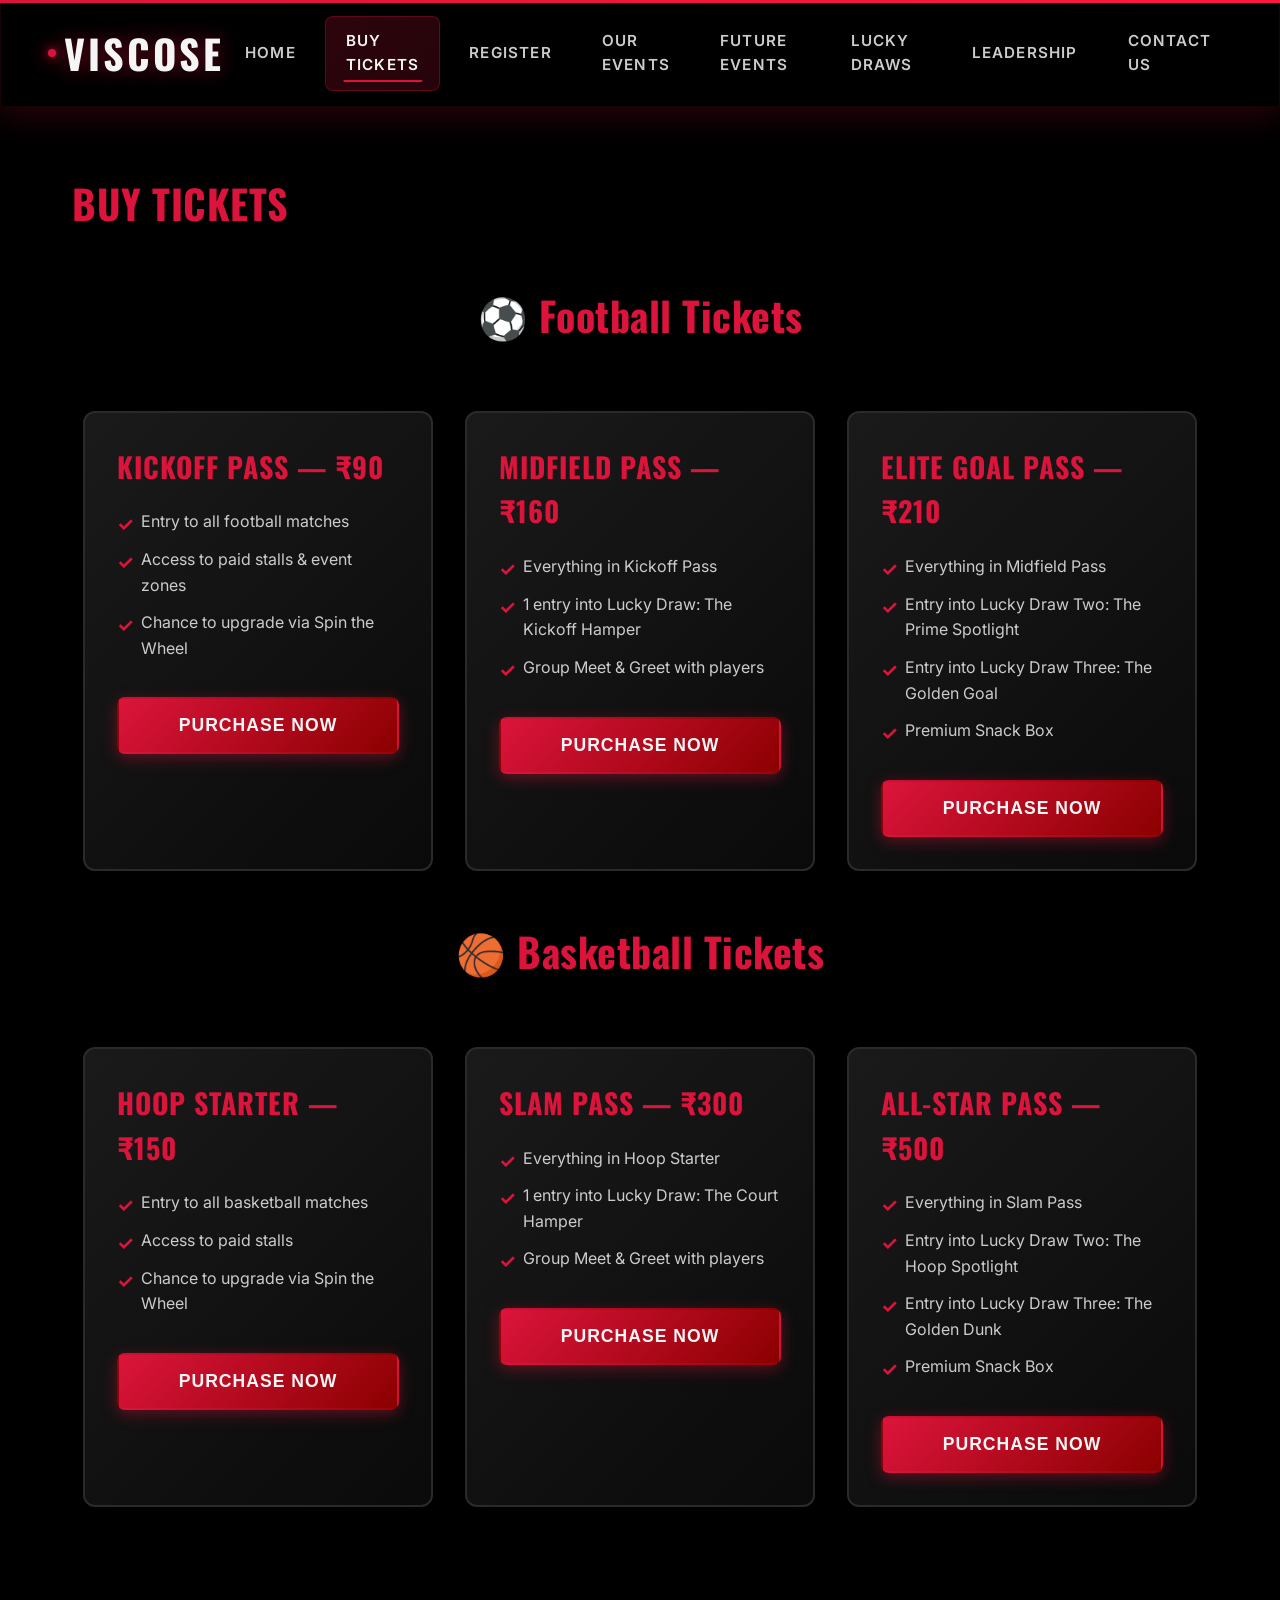
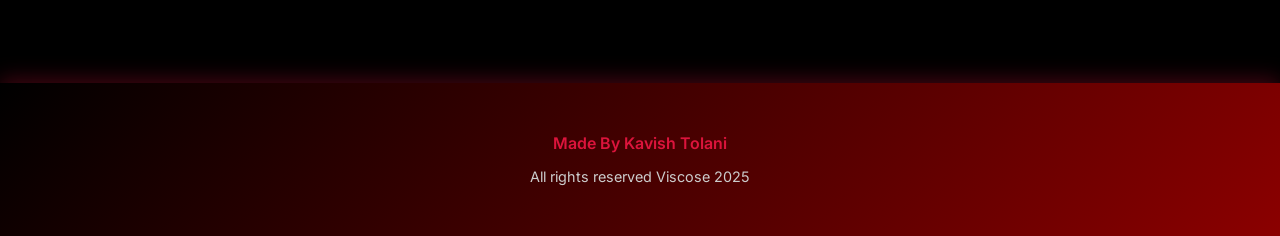
==== buy.html @ 60ed1005 "Add files via upload" ====
<!DOCTYPE html>
<html lang="en">
<head>
    <meta charset="UTF-8">
    <meta name="viewport" content="width=device-width, initial-scale=1.0">
    <title>Buy Tickets - Viscose</title>
    <link rel="stylesheet" href="styles.css">
    <script src="script.js"></script>
</head>
<body>
    <header class="hero-bar">
        <a href="home.html" class="logo">Viscose</a>
        <button class="menu-toggle" aria-label="Toggle menu">
            <span></span>
            <span></span>
            <span></span>
        </button>
        <nav>
            <ul>
                <li><a href="home.html">Home</a></li>
                <li><a href="buy.html">Buy Tickets</a></li>
                <li><a href="register.html">Register</a></li>
                <li><a href="our-events.html">Our Events</a></li>
                <li><a href="events.html">Future Events</a></li>
                <li><a href="lucky-draws.html">Lucky Draws</a></li>
                <li><a href="leadership.html">Leadership</a></li>
                <li><a href="contact.html">Contact Us</a></li>
            </ul>
        </nav>
    </header>
    <section id="buy">
        <h2>Buy Tickets</h2>
        <div class="ticket-category">
            <h3>⚽ Football Tickets</h3>
            <div class="ticket-box">
                <h4>Kickoff Pass — ₹90</h4>
                <ul>
                    <li>Entry to all football matches</li>
                    <li>Access to paid stalls & event zones</li>
                    <li>Chance to upgrade via Spin the Wheel</li>
                </ul>
                <button class="cta-button" style="width: 100%; margin-top: 1.5rem;">Purchase Now</button>
            </div>
            <div class="ticket-box">
                <h4>Midfield Pass — ₹160</h4>
                <ul>
                    <li>Everything in Kickoff Pass</li>
                    <li>1 entry into Lucky Draw: The Kickoff Hamper</li>
                    <li>Group Meet & Greet with players</li>
                </ul>
                <button class="cta-button" style="width: 100%; margin-top: 1.5rem;">Purchase Now</button>
            </div>
            <div class="ticket-box">
                <h4>Elite Goal Pass — ₹210</h4>
                <ul>
                    <li>Everything in Midfield Pass</li>
                    <li>Entry into Lucky Draw Two: The Prime Spotlight</li>
                    <li>Entry into Lucky Draw Three: The Golden Goal</li>
                    <li>Premium Snack Box</li>
                </ul>
                <button class="cta-button" style="width: 100%; margin-top: 1.5rem;">Purchase Now</button>
            </div>
        </div>
        <div class="ticket-category">
            <h3>🏀 Basketball Tickets</h3>
            <div class="ticket-box">
                <h4>Hoop Starter — ₹150</h4>
                <ul>
                    <li>Entry to all basketball matches</li>
                    <li>Access to paid stalls</li>
                    <li>Chance to upgrade via Spin the Wheel</li>
                </ul>
                <button class="cta-button" style="width: 100%; margin-top: 1.5rem;">Purchase Now</button>
            </div>
            <div class="ticket-box">
                <h4>Slam Pass — ₹300</h4>
                <ul>
                    <li>Everything in Hoop Starter</li>
                    <li>1 entry into Lucky Draw: The Court Hamper</li>
                    <li>Group Meet & Greet with players</li>
                </ul>
                <button class="cta-button" style="width: 100%; margin-top: 1.5rem;">Purchase Now</button>
            </div>
            <div class="ticket-box">
                <h4>All-Star Pass — ₹500</h4>
                <ul>
                    <li>Everything in Slam Pass</li>
                    <li>Entry into Lucky Draw Two: The Hoop Spotlight</li>
                    <li>Entry into Lucky Draw Three: The Golden Dunk</li>
                    <li>Premium Snack Box</li>
                </ul>
                <button class="cta-button" style="width: 100%; margin-top: 1.5rem;">Purchase Now</button>
            </div>
        </div>
    </section>
    <footer>
        <p>Made By Kavish Tolani</p>
        <p>All rights reserved Viscose 2025</p>
    </footer>
</body>
</html>
---- styles.css ----
/* Import Google Fonts */
@import url('https://fonts.googleapis.com/css2?family=Inter:wght@300;400;500;600;700;800;900&family=Oswald:wght@400;500;600;700&display=swap');

/* CSS Variables for Theme */
:root {
    --primary-red: #DC143C;
    --dark-red: #8B0000;
    --bright-red: #FF1744;
    --black: #000000;
    --dark-gray: #0A0A0A;
    --medium-gray: #1A1A1A;
    --light-gray: #2A2A2A;
    --text-light: #F5F5F5;
    --text-gray: #CCCCCC;
    --accent-gold: #FFD700;
    --transition: all 0.3s cubic-bezier(0.4, 0, 0.2, 1);
}

/* Global Styles */
* {
    margin: 0;
    padding: 0;
    box-sizing: border-box;
}

body {
    font-family: 'Inter', sans-serif;
    background: var(--black);
    color: var(--text-light);
    overflow-x: hidden;
    line-height: 1.6;
}

h1, h2, h3, h4, h5, h6 {
    font-family: 'Oswald', sans-serif;
    color: var(--primary-red);
    margin: 0;
    font-weight: 700;
    letter-spacing: 0.5px;
}

h1 {
    font-size: 3.5rem;
    line-height: 1.2;
    margin-bottom: 1rem;
}

h2 {
    font-size: 2.5rem;
    margin-bottom: 1.5rem;
    text-transform: uppercase;
}

h3 {
    font-size: 2rem;
    margin-bottom: 1rem;
    color: var(--bright-red);
}

h4 {
    font-size: 1.5rem;
    margin-bottom: 0.75rem;
}

p, ul, li, a {
    font-family: 'Inter', sans-serif;
    color: var(--text-gray);
}

a {
    text-decoration: none;
    transition: var(--transition);
}

/* Hero Bar / Navigation */
.hero-bar {
    display: flex;
    justify-content: space-between;
    align-items: center;
    padding: 1rem 3rem;
    background: rgba(0, 0, 0, 0.95);
    backdrop-filter: blur(20px) saturate(180%);
    -webkit-backdrop-filter: blur(20px) saturate(180%);
    box-shadow: 0 8px 32px rgba(220, 20, 60, 0.2), 
                0 0 0 1px rgba(220, 20, 60, 0.1) inset;
    position: sticky;
    top: 0;
    z-index: 1000;
    transition: all 0.3s ease;
    min-height: 70px;
}

.hero-bar::before {
    content: '';
    position: absolute;
    top: 0;
    left: 0;
    right: 0;
    height: 3px;
    background: linear-gradient(90deg, 
        var(--primary-red) 0%, 
        var(--bright-red) 50%, 
        var(--primary-red) 100%);
    background-size: 200% 100%;
    animation: shimmer 3s linear infinite;
}

@keyframes shimmer {
    0% { background-position: 200% 0; }
    100% { background-position: -200% 0; }
}

.hero-bar .logo {
    font-size: 2.5rem;
    font-weight: 900;
    color: var(--text-light);
    font-family: 'Oswald', sans-serif;
    text-transform: uppercase;
    letter-spacing: 3px;
    text-shadow: 0 0 20px rgba(220, 20, 60, 0.5),
                 2px 2px 4px rgba(0, 0, 0, 0.8);
    transition: var(--transition);
    position: relative;
    cursor: pointer;
    display: flex;
    align-items: center;
    gap: 0.5rem;
    text-decoration: none;
}

.hero-bar .logo::before {
    content: '';
    width: 8px;
    height: 8px;
    background: var(--primary-red);
    border-radius: 50%;
    box-shadow: 0 0 10px var(--primary-red),
                0 0 20px var(--primary-red);
    animation: pulse 2s ease-in-out infinite;
}

@keyframes pulse {
    0%, 100% { 
        opacity: 1;
        transform: scale(1);
    }
    50% { 
        opacity: 0.7;
        transform: scale(1.2);
    }
}

.hero-bar .logo:hover {
    color: var(--primary-red);
    transform: translateY(-2px);
    text-shadow: 0 0 30px rgba(220, 20, 60, 0.8),
                 0 4px 8px rgba(0, 0, 0, 0.8);
}

nav {
    display: flex;
    align-items: center;
}

nav ul {
    list-style: none;
    display: flex;
    gap: 0.5rem;
    margin: 0;
    padding: 0;
    align-items: center;
}

nav ul li {
    position: relative;
}

nav ul li a {
    color: var(--text-gray);
    font-weight: 600;
    font-size: 0.95rem;
    text-transform: uppercase;
    letter-spacing: 1.2px;
    padding: 0.75rem 1.25rem;
    border-radius: 8px;
    position: relative;
    transition: var(--transition);
    display: block;
    background: transparent;
    border: 1px solid transparent;
}

nav ul li a::before {
    content: '';
    position: absolute;
    inset: 0;
    border-radius: 8px;
    padding: 1px;
    background: linear-gradient(135deg, var(--primary-red), var(--bright-red));
    -webkit-mask: linear-gradient(#fff 0 0) content-box, linear-gradient(#fff 0 0);
    -webkit-mask-composite: xor;
    mask-composite: exclude;
    opacity: 0;
    transition: var(--transition);
}

nav ul li a::after {
    content: '';
    position: absolute;
    bottom: 0.5rem;
    left: 50%;
    width: 0;
    height: 2px;
    background: linear-gradient(90deg, var(--primary-red), var(--bright-red));
    transition: var(--transition);
    transform: translateX(-50%);
    border-radius: 2px;
}

nav ul li a:hover {
    color: var(--text-light);
    background: rgba(220, 20, 60, 0.15);
    transform: translateY(-2px);
}

nav ul li a:hover::before {
    opacity: 1;
}

nav ul li a:hover::after {
    width: 70%;
}

/* Active page indicator */
nav ul li a.active,
nav ul li a[aria-current="page"] {
    color: var(--text-light);
    background: linear-gradient(135deg, rgba(220, 20, 60, 0.2), rgba(255, 23, 68, 0.15));
    border: 1px solid rgba(220, 20, 60, 0.3);
}

nav ul li a.active::after,
nav ul li a[aria-current="page"]::after {
    width: 70%;
    background: var(--primary-red);
}

/* Mobile Menu Toggle */
.menu-toggle {
    display: none;
    flex-direction: column;
    gap: 5px;
    background: transparent;
    border: none;
    cursor: pointer;
    padding: 0.5rem;
    z-index: 1001;
}

.menu-toggle span {
    width: 25px;
    height: 3px;
    background: var(--text-light);
    border-radius: 3px;
    transition: var(--transition);
    display: block;
}

.menu-toggle.active span:nth-child(1) {
    transform: rotate(45deg) translate(8px, 8px);
}

.menu-toggle.active span:nth-child(2) {
    opacity: 0;
}

.menu-toggle.active span:nth-child(3) {
    transform: rotate(-45deg) translate(7px, -7px);
}

/* Hero Section */
.hero {
    display: flex;
    align-items: center;
    justify-content: center;
    min-height: 90vh;
    background: linear-gradient(135deg, var(--black) 0%, var(--dark-gray) 50%, var(--black) 100%);
    color: var(--text-light);
    text-align: center;
    position: relative;
    overflow: hidden;
    padding: 4rem 2rem;
}

.hero::before {
    content: '';
    position: absolute;
    top: 0;
    left: 0;
    right: 0;
    bottom: 0;
    background: radial-gradient(circle at center, rgba(220, 20, 60, 0.1) 0%, transparent 70%);
    pointer-events: none;
}

.hero-content {
    max-width: 800px;
    z-index: 1;
    position: relative;
    animation: fadeInUp 1s ease-out;
}

.hero-content p {
    font-size: 1.25rem;
    color: var(--text-gray);
    margin-bottom: 2rem;
    line-height: 1.8;
}

.hero-subtitle {
    font-size: 1.5rem;
    color: var(--primary-red);
    font-weight: 600;
    margin-bottom: 1rem;
    text-transform: uppercase;
    letter-spacing: 2px;
}

.hero-description {
    font-size: 1.1rem;
    color: var(--text-gray);
    margin-bottom: 2.5rem;
}

.hero-buttons {
    display: flex;
    gap: 1.5rem;
    justify-content: center;
    flex-wrap: wrap;
}

.cta-button.secondary {
    background: transparent;
    border: 2px solid var(--primary-red);
    color: var(--primary-red);
}

.cta-button.secondary:hover {
    background: var(--primary-red);
    color: var(--text-light);
    transform: translateY(-2px);
}

/* Section Container */
.section-container {
    max-width: 1200px;
    margin: 0 auto;
    padding: 0 2rem;
}

/* Mission Section */
.mission-section {
    padding: 5rem 0;
    background: var(--dark-gray);
}

.mission-section h2 {
    text-align: center;
    margin-bottom: 3rem;
    font-size: 2.5rem;
}

.mission-content {
    display: grid;
    grid-template-columns: repeat(auto-fit, minmax(300px, 1fr));
    gap: 2rem;
}

.mission-card {
    background: linear-gradient(135deg, var(--medium-gray) 0%, var(--dark-gray) 100%);
    padding: 2.5rem;
    border-radius: 12px;
    border: 2px solid var(--light-gray);
    text-align: center;
    transition: var(--transition);
    position: relative;
    overflow: hidden;
}

.mission-card::before {
    content: '';
    position: absolute;
    top: 0;
    left: 0;
    right: 0;
    height: 4px;
    background: linear-gradient(90deg, var(--primary-red), var(--bright-red));
    transform: scaleX(0);
    transition: var(--transition);
}

.mission-card:hover::before {
    transform: scaleX(1);
}

.mission-card:hover {
    transform: translateY(-5px);
    box-shadow: 0 15px 40px rgba(220, 20, 60, 0.3);
    border-color: var(--primary-red);
}

.mission-icon {
    font-size: 3.5rem;
    display: block;
    margin-bottom: 1.5rem;
}

.mission-card h3 {
    font-size: 1.5rem;
    color: var(--primary-red);
    margin-bottom: 1rem;
    text-transform: uppercase;
    letter-spacing: 1px;
}

.mission-card p {
    color: var(--text-gray);
    line-height: 1.8;
    font-size: 1rem;
}

/* About Section */
.about-section {
    padding: 5rem 0;
    background: var(--black);
}

.about-section h2 {
    text-align: center;
    margin-bottom: 3rem;
    font-size: 2.5rem;
}

.about-content {
    max-width: 900px;
    margin: 0 auto;
}

.about-text p {
    font-size: 1.1rem;
    line-height: 1.9;
    margin-bottom: 1.5rem;
    color: var(--text-gray);
}

.about-text .lead {
    font-size: 1.3rem;
    color: var(--text-light);
    font-weight: 500;
    margin-bottom: 2rem;
}

.about-text strong {
    color: var(--primary-red);
    font-weight: 600;
}

.about-text .highlight {
    background: rgba(220, 20, 60, 0.1);
    padding: 1.5rem;
    border-radius: 8px;
    border-left: 4px solid var(--primary-red);
    margin: 2rem 0;
    font-size: 1.15rem;
    color: var(--text-light);
}

.about-text .tagline {
    font-size: 1.2rem;
    font-style: italic;
    color: var(--primary-red);
    text-align: center;
    margin-top: 2rem;
    font-weight: 600;
}

/* Values Section */
.values-section {
    padding: 5rem 0;
    background: var(--dark-gray);
}

.values-section h2 {
    text-align: center;
    margin-bottom: 3rem;
    font-size: 2.5rem;
}

.values-grid {
    display: grid;
    grid-template-columns: repeat(auto-fit, minmax(280px, 1fr));
    gap: 2rem;
}

.value-card {
    background: linear-gradient(135deg, var(--medium-gray) 0%, var(--dark-gray) 100%);
    padding: 2rem;
    border-radius: 12px;
    border: 2px solid var(--light-gray);
    text-align: center;
    transition: var(--transition);
    position: relative;
    overflow: hidden;
}

.value-card::before {
    content: '';
    position: absolute;
    top: 0;
    left: 0;
    right: 0;
    height: 4px;
    background: linear-gradient(90deg, var(--primary-red), var(--bright-red));
    transform: scaleX(0);
    transition: var(--transition);
}

.value-card:hover::before {
    transform: scaleX(1);
}

.value-card:hover {
    transform: translateY(-5px);
    box-shadow: 0 15px 40px rgba(220, 20, 60, 0.3);
    border-color: var(--primary-red);
}

.value-icon {
    font-size: 3rem;
    display: block;
    margin-bottom: 1rem;
}

.value-card h3 {
    font-size: 1.3rem;
    color: var(--primary-red);
    margin-bottom: 1rem;
    text-transform: uppercase;
    letter-spacing: 1px;
}

.value-card p {
    color: var(--text-gray);
    line-height: 1.7;
    font-size: 0.95rem;
}

/* Offerings Section */
.offerings-section {
    padding: 5rem 0;
    background: var(--black);
}

.offerings-section h2 {
    text-align: center;
    margin-bottom: 3rem;
    font-size: 2.5rem;
}

.offerings-grid {
    display: grid;
    grid-template-columns: repeat(auto-fit, minmax(300px, 1fr));
    gap: 2rem;
}

.offering-card {
    background: linear-gradient(135deg, var(--medium-gray) 0%, var(--dark-gray) 100%);
    padding: 2rem;
    border-radius: 12px;
    border: 2px solid var(--light-gray);
    text-align: center;
    transition: var(--transition);
    position: relative;
    overflow: hidden;
}

.offering-card::before {
    content: '';
    position: absolute;
    top: 0;
    left: 0;
    right: 0;
    height: 4px;
    background: linear-gradient(90deg, var(--primary-red), var(--bright-red));
    transform: scaleX(0);
    transition: var(--transition);
}

.offering-card:hover::before {
    transform: scaleX(1);
}

.offering-card:hover {
    transform: translateY(-5px);
    box-shadow: 0 15px 40px rgba(220, 20, 60, 0.3);
    border-color: var(--primary-red);
}

.offering-icon {
    font-size: 3rem;
    display: block;
    margin-bottom: 1rem;
}

.offering-card h3 {
    font-size: 1.3rem;
    color: var(--primary-red);
    margin-bottom: 1rem;
    text-transform: uppercase;
    letter-spacing: 1px;
}

.offering-card p {
    color: var(--text-gray);
    line-height: 1.7;
    font-size: 0.95rem;
}

/* Sports Section */
.sports-section {
    padding: 5rem 0;
    background: var(--dark-gray);
}

.sports-section h2 {
    text-align: center;
    margin-bottom: 1rem;
    font-size: 2.5rem;
}

.section-subtitle {
    text-align: center;
    font-size: 1.2rem;
    color: var(--text-gray);
    margin-bottom: 3rem;
}

.sports-grid {
    display: grid;
    grid-template-columns: repeat(auto-fit, minmax(200px, 1fr));
    gap: 1.5rem;
}

.sport-card {
    background: linear-gradient(135deg, var(--medium-gray) 0%, var(--dark-gray) 100%);
    padding: 2rem 1.5rem;
    border-radius: 12px;
    border: 2px solid var(--light-gray);
    text-align: center;
    transition: var(--transition);
    position: relative;
    overflow: hidden;
}

.sport-card::before {
    content: '';
    position: absolute;
    top: 0;
    left: 0;
    right: 0;
    height: 3px;
    background: linear-gradient(90deg, var(--primary-red), var(--bright-red));
    transform: scaleX(0);
    transition: var(--transition);
}

.sport-card:hover::before {
    transform: scaleX(1);
}

.sport-card:hover {
    transform: translateY(-5px);
    box-shadow: 0 12px 35px rgba(220, 20, 60, 0.3);
    border-color: var(--primary-red);
}

.sport-icon {
    font-size: 2.5rem;
    display: block;
    margin-bottom: 1rem;
}

.sport-card h3 {
    font-size: 1.2rem;
    color: var(--primary-red);
    margin-bottom: 0.75rem;
    text-transform: uppercase;
    letter-spacing: 1px;
}

.sport-card p {
    color: var(--text-gray);
    line-height: 1.6;
    font-size: 0.9rem;
}

/* Partners Section */
.partners-section {
    padding: 5rem 0;
    background: var(--black);
}

.partners-section h2 {
    text-align: center;
    margin-bottom: 1rem;
    font-size: 2.5rem;
}

.partners-grid {
    display: grid;
    grid-template-columns: repeat(auto-fit, minmax(400px, 1fr));
    gap: 2rem;
    max-width: 900px;
    margin: 0 auto;
}

.partner-card {
    background: linear-gradient(135deg, var(--medium-gray) 0%, var(--dark-gray) 100%);
    padding: 2.5rem;
    border-radius: 12px;
    border: 2px solid var(--light-gray);
    text-align: center;
    transition: var(--transition);
    position: relative;
    overflow: hidden;
}

.partner-card::before {
    content: '';
    position: absolute;
    top: 0;
    left: 0;
    right: 0;
    height: 4px;
    background: linear-gradient(90deg, var(--primary-red), var(--bright-red));
    transform: scaleX(0);
    transition: var(--transition);
}

.partner-card:hover::before {
    transform: scaleX(1);
}

.partner-card:hover {
    transform: translateY(-5px);
    box-shadow: 0 15px 40px rgba(220, 20, 60, 0.3);
    border-color: var(--primary-red);
}

.partner-card h3 {
    font-size: 1.75rem;
    color: var(--primary-red);
    margin-bottom: 0.5rem;
    text-transform: uppercase;
    letter-spacing: 1px;
}

.partner-role {
    color: var(--bright-red);
    font-weight: 600;
    font-size: 1rem;
    margin-bottom: 1rem;
    text-transform: uppercase;
    letter-spacing: 1px;
}

.partner-card p {
    color: var(--text-gray);
    line-height: 1.7;
    font-size: 1rem;
}

/* CTA Section */
.cta-section {
    padding: 5rem 0;
    background: linear-gradient(135deg, var(--dark-gray) 0%, var(--black) 100%);
    position: relative;
    overflow: hidden;
}

.cta-section::before {
    content: '';
    position: absolute;
    top: 0;
    left: 0;
    right: 0;
    bottom: 0;
    background: radial-gradient(circle at center, rgba(220, 20, 60, 0.1) 0%, transparent 70%);
    pointer-events: none;
}

.cta-content {
    text-align: center;
    position: relative;
    z-index: 1;
}

.cta-content h2 {
    font-size: 2.5rem;
    margin-bottom: 1rem;
    color: var(--primary-red);
}

.cta-content p {
    font-size: 1.2rem;
    color: var(--text-gray);
    margin-bottom: 2.5rem;
    max-width: 600px;
    margin-left: auto;
    margin-right: auto;
}

.cta-buttons {
    display: flex;
    gap: 1.5rem;
    justify-content: center;
    flex-wrap: wrap;
}

/* Our Events Page Styles */
.events-hero {
    padding: 5rem 2rem;
    background: linear-gradient(135deg, var(--black) 0%, var(--dark-gray) 50%, var(--black) 100%);
    text-align: center;
    position: relative;
    overflow: hidden;
}

.events-hero::before {
    content: '';
    position: absolute;
    top: 0;
    left: 0;
    right: 0;
    bottom: 0;
    background: radial-gradient(circle at center, rgba(220, 20, 60, 0.1) 0%, transparent 70%);
    pointer-events: none;
}

.events-hero-content {
    position: relative;
    z-index: 1;
    max-width: 800px;
    margin: 0 auto;
}

.events-hero-content h1 {
    font-size: 3.5rem;
    margin-bottom: 1rem;
    color: var(--primary-red);
}

.events-hero-content p {
    font-size: 1.3rem;
    color: var(--text-gray);
}

.event-section {
    padding: 5rem 0;
    background: var(--black);
}

.event-section.alt {
    background: var(--dark-gray);
}

.event-header {
    text-align: center;
    margin-bottom: 3rem;
    display: flex;
    flex-direction: column;
    align-items: center;
    gap: 1rem;
}

.event-section-icon {
    font-size: 4rem;
    line-height: 1;
}

.event-header h2 {
    font-size: 2.5rem;
    color: var(--primary-red);
    margin: 0;
    text-transform: uppercase;
    letter-spacing: 2px;
}

.event-content {
    display: grid;
    grid-template-columns: repeat(auto-fit, minmax(300px, 1fr));
    gap: 2rem;
    margin-top: 3rem;
}

.event-info-card {
    background: linear-gradient(135deg, var(--medium-gray) 0%, var(--dark-gray) 100%);
    padding: 2.5rem;
    border-radius: 12px;
    border: 2px solid var(--light-gray);
    transition: var(--transition);
    position: relative;
    overflow: hidden;
}

.event-info-card::before {
    content: '';
    position: absolute;
    top: 0;
    left: 0;
    right: 0;
    height: 4px;
    background: linear-gradient(90deg, var(--primary-red), var(--bright-red));
    transform: scaleX(0);
    transition: var(--transition);
}

.event-info-card:hover::before {
    transform: scaleX(1);
}

.event-info-card:hover {
    transform: translateY(-5px);
    box-shadow: 0 15px 40px rgba(220, 20, 60, 0.3);
    border-color: var(--primary-red);
}

.event-info-card h3 {
    font-size: 1.5rem;
    color: var(--primary-red);
    margin-bottom: 1.5rem;
    text-transform: uppercase;
    letter-spacing: 1px;
}

.event-info-card p {
    color: var(--text-gray);
    line-height: 1.8;
    margin-bottom: 1rem;
    font-size: 1rem;
}

.event-info-card strong {
    color: var(--text-light);
    font-weight: 600;
}

.event-features {
    list-style: none;
    padding: 0;
    margin: 0;
}

.event-features li {
    padding: 0.75rem 0 0.75rem 2rem;
    color: var(--text-gray);
    position: relative;
    line-height: 1.6;
    border-bottom: 1px solid rgba(255, 255, 255, 0.05);
}

.event-features li:last-child {
    border-bottom: none;
}

.event-features li::before {
    content: '✓';
    position: absolute;
    left: 0;
    color: var(--primary-red);
    font-weight: bold;
    font-size: 1.2rem;
}

.pricing-list {
    list-style: none;
    padding: 0;
    margin: 1.5rem 0;
}

.pricing-list li {
    padding: 0.75rem 0;
    color: var(--text-gray);
    line-height: 1.8;
    border-bottom: 1px solid rgba(255, 255, 255, 0.05);
}

.pricing-list li:last-child {
    border-bottom: none;
}

.pricing-list li strong {
    color: var(--primary-red);
    font-size: 1.1rem;
}

.event-info-card .cta-button {
    margin-top: 1.5rem;
    width: 100%;
}

.event-info-card.full-width {
    grid-column: 1 / -1;
}

.prize-amount {
    font-size: 1.8rem;
    font-weight: 900;
    color: var(--primary-red);
    font-family: 'Oswald', sans-serif;
    margin: 1rem 0;
    text-align: center;
    padding: 1rem;
    background: rgba(220, 20, 60, 0.1);
    border-radius: 8px;
    border: 2px solid rgba(220, 20, 60, 0.3);
}

.status-badge {
    display: inline-block;
    padding: 0.5rem 1.5rem;
    background: rgba(40, 167, 69, 0.2);
    color: #28a745;
    border-radius: 20px;
    font-weight: 600;
    font-size: 0.9rem;
    text-transform: uppercase;
    letter-spacing: 1px;
    border: 1px solid #28a745;
    margin-bottom: 1rem;
}

/* Standings Table */
.standings-table-container {
    overflow-x: auto;
    margin-top: 1.5rem;
}

.standings-table {
    width: 100%;
    border-collapse: collapse;
    background: var(--black);
    border-radius: 8px;
    overflow: hidden;
}

.standings-table thead {
    background: linear-gradient(135deg, var(--primary-red) 0%, var(--dark-red) 100%);
}

.standings-table th {
    padding: 1rem;
    text-align: left;
    color: var(--text-light);
    font-weight: 700;
    text-transform: uppercase;
    letter-spacing: 1px;
    font-size: 0.9rem;
}

.standings-table td {
    padding: 1rem;
    color: var(--text-gray);
    border-bottom: 1px solid var(--light-gray);
}

.standings-table tbody tr:hover {
    background: rgba(220, 20, 60, 0.1);
}

.standings-table tbody tr.qualified {
    background: rgba(40, 167, 69, 0.1);
    border-left: 4px solid #28a745;
}

.standings-table tbody tr.qualified td {
    color: var(--text-light);
    font-weight: 600;
}

.standings-table tbody tr.qualified td:last-child {
    color: #28a745;
    font-weight: 700;
}

/* Awards Grid */
.awards-grid {
    display: grid;
    grid-template-columns: repeat(auto-fit, minmax(220px, 1fr));
    gap: 2rem;
    margin-top: 2rem;
}

.award-item {
    background: linear-gradient(135deg, var(--medium-gray) 0%, var(--dark-gray) 100%);
    padding: 2rem 1.5rem;
    border-radius: 16px;
    border: 2px solid var(--light-gray);
    text-align: center;
    transition: var(--transition);
    position: relative;
    overflow: hidden;
}

.award-item::before {
    content: '';
    position: absolute;
    top: 0;
    left: 0;
    right: 0;
    height: 4px;
    background: linear-gradient(90deg, var(--primary-red), var(--bright-red), var(--primary-red));
    background-size: 200% 100%;
    transform: scaleX(0);
    transition: var(--transition);
    animation: shimmer 3s linear infinite;
}

.award-item:hover::before {
    transform: scaleX(1);
}

.award-item::after {
    content: '';
    position: absolute;
    top: -50%;
    left: -50%;
    width: 200%;
    height: 200%;
    background: radial-gradient(circle, rgba(220, 20, 60, 0.1) 0%, transparent 70%);
    opacity: 0;
    transition: var(--transition);
}

.award-item:hover::after {
    opacity: 1;
}

.award-item:hover {
    border-color: var(--primary-red);
    transform: translateY(-8px) scale(1.02);
    box-shadow: 0 15px 40px rgba(220, 20, 60, 0.4),
                0 0 30px rgba(220, 20, 60, 0.2);
}

.award-icon {
    font-size: 4rem;
    display: block;
    margin: 0 auto 1.5rem;
    line-height: 1;
    filter: drop-shadow(0 0 10px rgba(220, 20, 60, 0.5));
    transition: var(--transition);
    position: relative;
    z-index: 1;
    animation: float 3s ease-in-out infinite;
}

.award-item:nth-child(1) .award-icon {
    animation-delay: 0s;
}

.award-item:nth-child(2) .award-icon {
    animation-delay: 0.5s;
}

.award-item:nth-child(3) .award-icon {
    animation-delay: 1s;
}

.award-item:nth-child(4) .award-icon {
    animation-delay: 1.5s;
}

.award-item:nth-child(5) .award-icon {
    animation-delay: 2s;
}

@keyframes float {
    0%, 100% {
        transform: translateY(0px);
    }
    50% {
        transform: translateY(-10px);
    }
}

.award-item:hover .award-icon {
    transform: scale(1.15) rotate(5deg);
    filter: drop-shadow(0 0 20px rgba(220, 20, 60, 0.8));
}

.award-item h4 {
    font-size: 1.1rem;
    color: var(--bright-red);
    margin-bottom: 1rem;
    text-transform: uppercase;
    letter-spacing: 1.5px;
    font-weight: 700;
    position: relative;
    z-index: 1;
    text-shadow: 0 2px 4px rgba(0, 0, 0, 0.5);
}

.award-item h4::after {
    content: '';
    position: absolute;
    bottom: -0.5rem;
    left: 50%;
    transform: translateX(-50%);
    width: 40px;
    height: 2px;
    background: linear-gradient(90deg, transparent, var(--primary-red), transparent);
}

.award-item p {
    color: var(--text-light);
    font-size: 1rem;
    line-height: 1.8;
    margin: 0;
    position: relative;
    z-index: 1;
}

.award-item p strong {
    color: var(--primary-red);
    font-size: 1.3rem;
    display: block;
    margin-bottom: 0.5rem;
    font-weight: 700;
    text-shadow: 0 0 10px rgba(220, 20, 60, 0.5);
    letter-spacing: 0.5px;
}

.award-item p strong::before {
    content: '🏅';
    margin-right: 0.5rem;
    font-size: 1.2rem;
}

.award-team-name {
    color: var(--text-gray);
    font-size: 0.95rem;
    font-style: italic;
    margin-top: 0.5rem;
    display: block;
    opacity: 0.8;
}

/* Game Options */
.game-options {
    display: grid;
    grid-template-columns: repeat(auto-fit, minmax(150px, 1fr));
    gap: 1.5rem;
    margin-top: 1.5rem;
}

.game-option {
    background: var(--black);
    padding: 1.5rem;
    border-radius: 8px;
    border: 2px solid var(--light-gray);
    text-align: center;
    transition: var(--transition);
}

.game-option:hover {
    border-color: var(--primary-red);
    transform: translateY(-3px);
    box-shadow: 0 8px 20px rgba(220, 20, 60, 0.2);
}

.game-icon {
    font-size: 2.5rem;
    display: block;
    margin-bottom: 0.75rem;
}

.game-option h4 {
    font-size: 1.2rem;
    color: var(--primary-red);
    margin-bottom: 0.5rem;
    text-transform: uppercase;
    letter-spacing: 1px;
    font-weight: 700;
}

.game-option p {
    color: var(--text-gray);
    font-size: 0.9rem;
    margin: 0;
}

/* Lucky Draws Page Styles */
.lucky-draws-hero {
    padding: 4rem 2rem;
    background: linear-gradient(135deg, var(--black) 0%, var(--dark-gray) 50%, var(--black) 100%);
    text-align: center;
    position: relative;
    overflow: hidden;
}

.lucky-draws-hero::before {
    content: '';
    position: absolute;
    top: 0;
    left: 0;
    right: 0;
    bottom: 0;
    background: radial-gradient(circle at center, rgba(220, 20, 60, 0.15) 0%, transparent 70%);
    pointer-events: none;
}

.lucky-draws-hero-content {
    position: relative;
    z-index: 1;
    max-width: 800px;
    margin: 0 auto;
}

.lucky-draws-hero-content h1 {
    font-size: 3.5rem;
    margin-bottom: 1rem;
    color: var(--primary-red);
}

.lucky-draws-hero-content p {
    font-size: 1.3rem;
    color: var(--text-gray);
}

/* Countdown Timer */
.countdown-section {
    padding: 3rem 0;
    background: var(--dark-gray);
}

.countdown-section h2 {
    text-align: center;
    margin-bottom: 2rem;
    font-size: 2rem;
    color: var(--primary-red);
}

.countdown-timer {
    display: flex;
    justify-content: center;
    align-items: center;
    gap: 1.5rem;
    flex-wrap: wrap;
    max-width: 800px;
    margin: 0 auto;
}

.countdown-item {
    text-align: center;
    background: linear-gradient(135deg, var(--medium-gray) 0%, var(--dark-gray) 100%);
    padding: 2rem 1.5rem;
    border-radius: 12px;
    border: 2px solid var(--light-gray);
    min-width: 120px;
    transition: var(--transition);
}

.countdown-item:hover {
    border-color: var(--primary-red);
    transform: translateY(-5px);
    box-shadow: 0 10px 30px rgba(220, 20, 60, 0.3);
}

.countdown-number {
    font-size: 3rem;
    font-weight: 900;
    color: var(--primary-red);
    font-family: 'Oswald', sans-serif;
    line-height: 1;
    margin-bottom: 0.5rem;
    text-shadow: 0 0 20px rgba(220, 20, 60, 0.5);
}

.countdown-label {
    font-size: 1rem;
    color: var(--text-gray);
    text-transform: uppercase;
    letter-spacing: 2px;
    font-weight: 600;
}

.countdown-separator {
    font-size: 2.5rem;
    color: var(--primary-red);
    font-weight: 900;
}

/* Wheel Section */
.wheel-section {
    padding: 5rem 0;
    background: var(--black);
}

.wheel-section h2 {
    text-align: center;
    margin-bottom: 1rem;
    font-size: 2.5rem;
    color: var(--primary-red);
}

.wheel-description {
    text-align: center;
    font-size: 1.2rem;
    color: var(--text-gray);
    margin-bottom: 3rem;
}

.wheel-container {
    display: flex;
    flex-direction: column;
    align-items: center;
    gap: 3rem;
    margin: 3rem 0;
}

.wheel-wrapper {
    position: relative;
    width: 400px;
    height: 400px;
    max-width: 100%;
    margin: 0 auto;
}

#wheelCanvas {
    width: 100%;
    height: 100%;
    max-width: 400px;
    max-height: 400px;
    border-radius: 50%;
    box-shadow: 0 0 40px rgba(220, 20, 60, 0.4),
                0 0 80px rgba(220, 20, 60, 0.2);
    transition: transform 0.1s ease-out;
    display: block;
}

.wheel-pointer {
    position: absolute;
    top: -20px;
    left: 50%;
    transform: translateX(-50%);
    width: 0;
    height: 0;
    border-left: 20px solid transparent;
    border-right: 20px solid transparent;
    border-top: 40px solid var(--primary-red);
    filter: drop-shadow(0 0 10px rgba(220, 20, 60, 0.8));
    z-index: 10;
}

.spin-button {
    padding: 1.5rem 4rem;
    background: linear-gradient(135deg, var(--primary-red) 0%, var(--dark-red) 100%);
    color: var(--text-light);
    font-size: 1.5rem;
    font-weight: 900;
    border: none;
    border-radius: 50px;
    text-transform: uppercase;
    letter-spacing: 3px;
    cursor: pointer;
    transition: var(--transition);
    box-shadow: 0 8px 25px rgba(220, 20, 60, 0.5);
    font-family: 'Oswald', sans-serif;
}

.spin-button:hover:not(:disabled) {
    background: linear-gradient(135deg, var(--bright-red) 0%, var(--primary-red) 100%);
    transform: translateY(-3px) scale(1.05);
    box-shadow: 0 12px 35px rgba(220, 20, 60, 0.7);
}

.spin-button:disabled {
    opacity: 0.6;
    cursor: not-allowed;
}

/* Result Modal */
.result-modal {
    display: none;
    position: fixed;
    z-index: 3000;
    left: 0;
    top: 0;
    width: 100%;
    height: 100%;
    overflow: auto;
    background-color: rgba(0, 0, 0, 0.95);
    backdrop-filter: blur(10px);
    animation: fadeIn 0.3s ease;
}

.result-modal.active {
    display: flex;
    align-items: center;
    justify-content: center;
    padding: 2rem;
}

.result-modal-content {
    background: linear-gradient(135deg, var(--medium-gray) 0%, var(--dark-gray) 100%);
    margin: auto;
    padding: 3rem;
    border: 3px solid var(--primary-red);
    border-radius: 20px;
    width: 100%;
    max-width: 500px;
    text-align: center;
    box-shadow: 0 20px 60px rgba(220, 20, 60, 0.5);
    position: relative;
    animation: slideInUp 0.5s ease;
}

.close-result {
    position: absolute;
    top: 1rem;
    right: 1.5rem;
    color: var(--text-light);
    font-size: 2rem;
    font-weight: bold;
    cursor: pointer;
    transition: var(--transition);
    line-height: 1;
    width: 35px;
    height: 35px;
    display: flex;
    align-items: center;
    justify-content: center;
    border-radius: 50%;
    background: rgba(220, 20, 60, 0.2);
}

.close-result:hover {
    color: var(--primary-red);
    background: rgba(220, 20, 60, 0.4);
    transform: rotate(90deg);
}

#resultTitle {
    font-size: 2rem;
    color: var(--primary-red);
    margin-bottom: 1.5rem;
    text-transform: uppercase;
    letter-spacing: 2px;
}

#resultPrize {
    font-size: 4rem;
    margin: 1.5rem 0;
    line-height: 1;
}

#resultMessage {
    font-size: 1.2rem;
    color: var(--text-light);
    margin: 1.5rem 0;
    line-height: 1.6;
}

.result-modal-content .cta-button {
    margin-top: 2rem;
    width: 100%;
}

/* Prize Info */
.prize-info {
    margin-top: 4rem;
    padding-top: 3rem;
    border-top: 2px solid var(--light-gray);
}

.prize-info h3 {
    text-align: center;
    font-size: 2rem;
    color: var(--primary-red);
    margin-bottom: 2rem;
    text-transform: uppercase;
    letter-spacing: 2px;
}

.prizes-grid {
    display: grid;
    grid-template-columns: repeat(auto-fit, minmax(200px, 1fr));
    gap: 2rem;
}

.prize-card {
    background: linear-gradient(135deg, var(--medium-gray) 0%, var(--dark-gray) 100%);
    padding: 2rem;
    border-radius: 12px;
    border: 2px solid var(--light-gray);
    text-align: center;
    transition: var(--transition);
}

.prize-card:hover {
    border-color: var(--primary-red);
    transform: translateY(-5px);
    box-shadow: 0 12px 35px rgba(220, 20, 60, 0.3);
}

.prize-icon {
    font-size: 3rem;
    display: block;
    margin-bottom: 1rem;
}

.prize-card h4 {
    font-size: 1.2rem;
    color: var(--primary-red);
    margin-bottom: 0.75rem;
    text-transform: uppercase;
    letter-spacing: 1px;
}

.prize-card p {
    color: var(--text-gray);
    font-size: 0.95rem;
    line-height: 1.6;
    margin: 0;
}

/* Easter Egg Section */
.easter-egg-section {
    padding: 5rem 0;
    background: linear-gradient(135deg, var(--dark-gray) 0%, var(--black) 100%);
}

.easter-egg-card {
    background: linear-gradient(135deg, var(--medium-gray) 0%, var(--dark-gray) 100%);
    border-radius: 20px;
    padding: 3rem;
    border: 3px solid var(--primary-red);
    box-shadow: 0 20px 60px rgba(220, 20, 60, 0.3),
                0 0 40px rgba(220, 20, 60, 0.1);
    position: relative;
    overflow: hidden;
    max-width: 900px;
    margin: 0 auto;
}

.easter-egg-card::before {
    content: '';
    position: absolute;
    top: 0;
    left: 0;
    right: 0;
    height: 5px;
    background: linear-gradient(90deg, var(--primary-red), var(--bright-red), var(--primary-red));
    background-size: 200% 100%;
    animation: shimmer 3s linear infinite;
}

.easter-egg-header {
    text-align: center;
    margin-bottom: 2.5rem;
    display: flex;
    flex-direction: column;
    align-items: center;
    gap: 1rem;
}

.easter-egg-icon {
    font-size: 4rem;
    line-height: 1;
    animation: float 3s ease-in-out infinite;
}

.easter-egg-header h2 {
    font-size: 2.5rem;
    color: var(--primary-red);
    margin: 0;
    text-transform: uppercase;
    letter-spacing: 3px;
    text-shadow: 0 0 20px rgba(220, 20, 60, 0.5);
}

.easter-egg-content {
    display: flex;
    flex-direction: column;
    gap: 2.5rem;
}

.easter-egg-prize {
    text-align: center;
    padding: 2rem;
    background: rgba(220, 20, 60, 0.1);
    border-radius: 16px;
    border: 2px solid rgba(220, 20, 60, 0.3);
    position: relative;
}

.prize-badge {
    font-size: 4rem;
    display: block;
    margin-bottom: 1rem;
    animation: float 2s ease-in-out infinite;
}

.easter-egg-prize h3 {
    font-size: 1.8rem;
    color: var(--primary-red);
    margin-bottom: 1rem;
    text-transform: uppercase;
    letter-spacing: 2px;
}

.prize-description {
    font-size: 1.2rem;
    color: var(--text-light);
    line-height: 1.8;
    margin: 0;
}

.easter-egg-hint {
    padding: 2rem;
    background: var(--black);
    border-radius: 12px;
    border-left: 4px solid var(--primary-red);
    text-align: center;
}

.easter-egg-hint h4 {
    font-size: 1.3rem;
    color: var(--bright-red);
    margin-bottom: 1rem;
    text-transform: uppercase;
    letter-spacing: 1px;
}

.easter-egg-hint p {
    font-size: 1.1rem;
    color: var(--text-gray);
    margin-bottom: 1.5rem;
}

.instagram-link {
    display: inline-flex;
    align-items: center;
    gap: 0.75rem;
    padding: 1rem 2rem;
    background: linear-gradient(135deg, #833AB4 0%, #E1306C 50%, #FCAF45 100%);
    color: var(--text-light);
    text-decoration: none;
    border-radius: 50px;
    font-weight: 700;
    font-size: 1.1rem;
    transition: var(--transition);
    box-shadow: 0 4px 15px rgba(225, 48, 108, 0.4);
}

.instagram-link:hover {
    transform: translateY(-3px) scale(1.05);
    box-shadow: 0 8px 25px rgba(225, 48, 108, 0.6);
}

.instagram-icon {
    font-size: 1.5rem;
}

.easter-egg-instructions {
    padding: 2rem;
    background: var(--black);
    border-radius: 12px;
    border: 2px solid var(--light-gray);
}

.easter-egg-instructions p {
    font-size: 1.1rem;
    color: var(--text-light);
    margin-bottom: 1rem;
}

.easter-egg-instructions strong {
    color: var(--primary-red);
}

.easter-egg-instructions ol {
    margin: 1.5rem 0 0 0;
    padding-left: 2rem;
    color: var(--text-gray);
    line-height: 2;
}

.easter-egg-instructions li {
    margin-bottom: 0.75rem;
    font-size: 1rem;
}

.easter-egg-instructions li a {
    color: var(--primary-red);
    text-decoration: none;
    font-weight: 600;
    transition: var(--transition);
}

.easter-egg-instructions li a:hover {
    color: var(--bright-red);
    text-decoration: underline;
}

/* Leadership Page Styles */
.leadership-hero {
    padding: 4rem 2rem;
    background: linear-gradient(135deg, var(--black) 0%, var(--dark-gray) 50%, var(--black) 100%);
    text-align: center;
    position: relative;
    overflow: hidden;
}

.leadership-hero::before {
    content: '';
    position: absolute;
    top: 0;
    left: 0;
    right: 0;
    bottom: 0;
    background: radial-gradient(circle at center, rgba(220, 20, 60, 0.15) 0%, transparent 70%);
    pointer-events: none;
}

.leadership-hero-content {
    position: relative;
    z-index: 1;
    max-width: 800px;
    margin: 0 auto;
}

.leadership-hero-content h1 {
    font-size: 3.5rem;
    margin-bottom: 1rem;
    color: var(--primary-red);
}

.leadership-hero-content p {
    font-size: 1.3rem;
    color: var(--text-gray);
}

/* Founders Section */
.founders-section {
    padding: 5rem 0;
    background: var(--black);
}

.founders-section h2 {
    text-align: center;
    margin-bottom: 1rem;
    font-size: 2.5rem;
    color: var(--primary-red);
}

.founders-grid {
    display: grid;
    grid-template-columns: repeat(auto-fit, minmax(280px, 1fr));
    gap: 2.5rem;
    margin-top: 3rem;
}

.leader-card {
    background: linear-gradient(135deg, var(--medium-gray) 0%, var(--dark-gray) 100%);
    padding: 3rem 2rem;
    border-radius: 16px;
    border: 2px solid var(--light-gray);
    text-align: center;
    transition: var(--transition);
    position: relative;
    overflow: hidden;
}

.leader-card::before {
    content: '';
    position: absolute;
    top: 0;
    left: 0;
    right: 0;
    height: 4px;
    background: linear-gradient(90deg, var(--primary-red), var(--bright-red));
    transform: scaleX(0);
    transition: var(--transition);
}

.leader-card:hover::before {
    transform: scaleX(1);
}

.leader-card:hover {
    transform: translateY(-8px);
    box-shadow: 0 15px 40px rgba(220, 20, 60, 0.3);
    border-color: var(--primary-red);
}

.founder-card {
    border: 3px solid var(--primary-red);
    box-shadow: 0 0 30px rgba(220, 20, 60, 0.4),
                0 0 60px rgba(220, 20, 60, 0.2);
    background: linear-gradient(135deg, rgba(220, 20, 60, 0.15) 0%, var(--medium-gray) 50%, rgba(220, 20, 60, 0.15) 100%);
    position: relative;
}

.founder-card::after {
    content: '';
    position: absolute;
    top: -2px;
    left: -2px;
    right: -2px;
    bottom: -2px;
    background: linear-gradient(135deg, var(--primary-red), var(--bright-red), var(--primary-red));
    border-radius: 16px;
    z-index: -1;
    opacity: 0.5;
    animation: pulse-glow 2s ease-in-out infinite;
}

@keyframes pulse-glow {
    0%, 100% {
        opacity: 0.5;
        transform: scale(1);
    }
    50% {
        opacity: 0.8;
        transform: scale(1.02);
    }
}

.founder-card h3 {
    font-size: 1.75rem;
    text-shadow: 0 0 20px rgba(220, 20, 60, 0.6);
}

.leader-icon {
    font-size: 4rem;
    margin-bottom: 1.5rem;
    filter: drop-shadow(0 0 15px rgba(220, 20, 60, 0.5));
}

.leader-card h3 {
    font-size: 1.5rem;
    color: var(--primary-red);
    margin-bottom: 0.75rem;
    text-transform: uppercase;
    letter-spacing: 1px;
    font-weight: 700;
}

.leader-role {
    color: var(--bright-red);
    font-weight: 600;
    font-size: 1rem;
    text-transform: uppercase;
    letter-spacing: 1.5px;
    margin: 0;
}

.leader-name {
    color: var(--text-light);
    font-size: 1.2rem;
    font-weight: 600;
    margin: 0.5rem 0 0 0;
}

/* Sport Heads Section */
.sport-heads-section {
    padding: 5rem 0;
    background: var(--dark-gray);
}

.sport-heads-section h2 {
    text-align: center;
    margin-bottom: 1rem;
    font-size: 2.5rem;
    color: var(--primary-red);
}

.sport-heads-grid {
    display: grid;
    grid-template-columns: repeat(auto-fit, minmax(280px, 1fr));
    gap: 2.5rem;
    margin-top: 3rem;
}

.sport-head-card {
    border: 2px solid var(--light-gray);
}

.sport-head-icon {
    font-size: 4rem;
    margin-bottom: 1.5rem;
    filter: drop-shadow(0 0 15px rgba(220, 20, 60, 0.5));
}

.sport-head-card h3 {
    font-size: 1.2rem;
    color: var(--bright-red);
    margin-bottom: 1rem;
    text-transform: uppercase;
    letter-spacing: 1px;
    font-weight: 600;
}

/* Team Members Section */
.team-members-section {
    padding: 5rem 0;
    background: var(--black);
}

.team-members-section h2 {
    text-align: center;
    margin-bottom: 1rem;
    font-size: 2.5rem;
    color: var(--primary-red);
}

.team-members-grid {
    display: grid;
    grid-template-columns: repeat(auto-fit, minmax(200px, 1fr));
    gap: 2rem;
    margin-top: 3rem;
}

.team-member-card {
    background: linear-gradient(135deg, var(--medium-gray) 0%, var(--dark-gray) 100%);
    padding: 2rem;
    border-radius: 12px;
    border: 2px solid var(--light-gray);
    text-align: center;
    transition: var(--transition);
    position: relative;
    overflow: hidden;
}

.team-member-card::before {
    content: '';
    position: absolute;
    top: 0;
    left: 0;
    right: 0;
    height: 3px;
    background: linear-gradient(90deg, var(--primary-red), var(--bright-red));
    transform: scaleX(0);
    transition: var(--transition);
}

.team-member-card:hover::before {
    transform: scaleX(1);
}

.team-member-card:hover {
    transform: translateY(-5px);
    box-shadow: 0 12px 35px rgba(220, 20, 60, 0.3);
    border-color: var(--primary-red);
}

.team-member-icon {
    font-size: 2.5rem;
    margin-bottom: 1rem;
}

.team-member-card h4 {
    font-size: 1.2rem;
    color: var(--primary-red);
    margin: 0;
    text-transform: uppercase;
    letter-spacing: 1px;
    font-weight: 600;
}

/* Partners Leadership Section */
.partners-leadership-section {
    padding: 5rem 0;
    background: var(--dark-gray);
}

.partners-leadership-section h2 {
    text-align: center;
    margin-bottom: 1rem;
    font-size: 2.5rem;
    color: var(--primary-red);
}

.partners-leadership-grid {
    display: grid;
    grid-template-columns: repeat(auto-fit, minmax(300px, 1fr));
    gap: 2rem;
    margin-top: 3rem;
}

.partner-leadership-card {
    background: linear-gradient(135deg, var(--medium-gray) 0%, var(--dark-gray) 100%);
    padding: 2.5rem;
    border-radius: 12px;
    border: 2px solid var(--light-gray);
    text-align: center;
    transition: var(--transition);
    position: relative;
    overflow: hidden;
}

.partner-leadership-card::before {
    content: '';
    position: absolute;
    top: 0;
    left: 0;
    right: 0;
    height: 4px;
    background: linear-gradient(90deg, var(--primary-red), var(--bright-red));
    transform: scaleX(0);
    transition: var(--transition);
}

.partner-leadership-card:hover::before {
    transform: scaleX(1);
}

.partner-leadership-card:hover {
    transform: translateY(-5px);
    box-shadow: 0 15px 40px rgba(220, 20, 60, 0.3);
    border-color: var(--primary-red);
}

.partner-leadership-card h3 {
    font-size: 1.5rem;
    color: var(--primary-red);
    margin-bottom: 0.5rem;
    text-transform: uppercase;
    letter-spacing: 1px;
    font-weight: 700;
}

.partner-leadership-card .partner-role {
    color: var(--bright-red);
    font-weight: 600;
    font-size: 0.95rem;
    margin-bottom: 1rem;
    text-transform: uppercase;
    letter-spacing: 1px;
}

.partner-leadership-card p {
    color: var(--text-gray);
    line-height: 1.7;
    font-size: 0.95rem;
    margin-bottom: 1rem;
}

.partner-instagram-link {
    display: inline-flex;
    align-items: center;
    gap: 0.5rem;
    padding: 0.75rem 1.5rem;
    background: linear-gradient(135deg, #833AB4 0%, #E1306C 50%, #FCAF45 100%);
    color: var(--text-light);
    text-decoration: none;
    border-radius: 25px;
    font-weight: 600;
    font-size: 0.9rem;
    transition: var(--transition);
    box-shadow: 0 4px 15px rgba(225, 48, 108, 0.3);
    margin-top: 1rem;
}

.partner-instagram-link:hover {
    transform: translateY(-2px) scale(1.05);
    box-shadow: 0 6px 20px rgba(225, 48, 108, 0.5);
}

.instagram-icon-small {
    font-size: 1.2rem;
}

/* Quick Links Section */
.quick-links-section {
    padding: 5rem 0;
    background: var(--dark-gray);
}

.quick-links-section h2 {
    text-align: center;
    margin-bottom: 3rem;
    font-size: 2.5rem;
    color: var(--primary-red);
}

.quick-links-grid {
    display: grid;
    grid-template-columns: repeat(auto-fit, minmax(250px, 1fr));
    gap: 2rem;
}

.quick-link-card {
    background: linear-gradient(135deg, var(--medium-gray) 0%, var(--dark-gray) 100%);
    padding: 2.5rem;
    border-radius: 12px;
    border: 2px solid var(--light-gray);
    text-align: center;
    text-decoration: none;
    transition: var(--transition);
    position: relative;
    overflow: hidden;
    display: block;
}

.quick-link-card::before {
    content: '';
    position: absolute;
    top: 0;
    left: 0;
    right: 0;
    height: 4px;
    background: linear-gradient(90deg, var(--primary-red), var(--bright-red));
    transform: scaleX(0);
    transition: var(--transition);
}

.quick-link-card:hover::before {
    transform: scaleX(1);
}

.quick-link-card:hover {
    transform: translateY(-5px);
    box-shadow: 0 15px 40px rgba(220, 20, 60, 0.3);
    border-color: var(--primary-red);
}

.quick-link-icon {
    font-size: 3rem;
    display: block;
    margin-bottom: 1rem;
}

.quick-link-card h3 {
    font-size: 1.5rem;
    color: var(--primary-red);
    margin-bottom: 1rem;
    text-transform: uppercase;
    letter-spacing: 1px;
}

.quick-link-card p {
    color: var(--text-gray);
    line-height: 1.7;
    font-size: 0.95rem;
    margin: 0;
}

/* Buttons */
.cta-button {
    display: inline-block;
    margin-top: 1rem;
    padding: 1rem 2.5rem;
    background: linear-gradient(135deg, var(--primary-red) 0%, var(--dark-red) 100%);
    color: var(--text-light);
    font-size: 1.1rem;
    font-weight: 700;
    border-radius: 8px;
    text-decoration: none;
    text-transform: uppercase;
    letter-spacing: 1px;
    transition: var(--transition);
    box-shadow: 0 4px 15px rgba(220, 20, 60, 0.4);
    border: 2px solid transparent;
    position: relative;
    overflow: hidden;
}

.cta-button::before {
    content: '';
    position: absolute;
    top: 0;
    left: -100%;
    width: 100%;
    height: 100%;
    background: linear-gradient(90deg, transparent, rgba(255, 255, 255, 0.2), transparent);
    transition: left 0.5s;
}

.cta-button:hover::before {
    left: 100%;
}

.cta-button:hover {
    background: linear-gradient(135deg, var(--bright-red) 0%, var(--primary-red) 100%);
    transform: translateY(-2px);
    box-shadow: 0 6px 20px rgba(220, 20, 60, 0.6);
}

.cta-button:active {
    transform: translateY(0);
}

/* Sections */
section {
    padding: 4rem 2rem;
    max-width: 1200px;
    margin: 0 auto;
}

section p {
    font-size: 1.1rem;
    line-height: 1.8;
    margin-bottom: 1.5rem;
    color: var(--text-gray);
}

#unlock-section {
    margin-top: 3rem;
    padding: 2rem;
    background: var(--medium-gray);
    border-radius: 12px;
    border: 2px solid var(--light-gray);
}

#unlock-section input {
    padding: 0.75rem 1.25rem;
    margin-right: 1rem;
    background: var(--black);
    border: 2px solid var(--light-gray);
    border-radius: 6px;
    color: var(--text-light);
    font-size: 1rem;
    width: 250px;
    transition: var(--transition);
}

#unlock-section input:focus {
    outline: none;
    border-color: var(--primary-red);
    box-shadow: 0 0 0 3px rgba(220, 20, 60, 0.2);
}

#unlock-section button {
    padding: 0.75rem 2rem;
    background: linear-gradient(135deg, var(--primary-red) 0%, var(--dark-red) 100%);
    color: var(--text-light);
    border: none;
    border-radius: 6px;
    font-size: 1rem;
    font-weight: 600;
    cursor: pointer;
    text-transform: uppercase;
    letter-spacing: 1px;
    transition: var(--transition);
    box-shadow: 0 4px 15px rgba(220, 20, 60, 0.4);
}

#unlock-section button:hover {
    background: linear-gradient(135deg, var(--bright-red) 0%, var(--primary-red) 100%);
    transform: translateY(-2px);
    box-shadow: 0 6px 20px rgba(220, 20, 60, 0.6);
}

/* Timeline Styles */
.timeline-container {
    max-width: 1000px;
    margin: 3rem auto;
    padding: 2rem;
}

.timeline {
    position: relative;
    padding: 2rem 0;
}

.timeline::before {
    content: '';
    position: absolute;
    left: 50px;
    top: 0;
    bottom: 0;
    width: 3px;
    background: linear-gradient(180deg, var(--primary-red) 0%, var(--bright-red) 50%, var(--primary-red) 100%);
    transform: translateX(-50%);
}

.timeline-item {
    position: relative;
    margin-bottom: 3rem;
    padding-left: 100px;
}

.timeline-marker {
    position: absolute;
    left: 0;
    top: 0;
    width: 50px;
    height: 50px;
    border-radius: 50%;
    background: linear-gradient(135deg, var(--primary-red) 0%, var(--dark-red) 100%);
    border: 4px solid var(--black);
    box-shadow: 0 0 20px rgba(220, 20, 60, 0.5);
    z-index: 2;
    display: flex;
    align-items: center;
    justify-content: center;
    transition: var(--transition);
}

.timeline-marker::after {
    content: '';
    position: absolute;
    width: 20px;
    height: 20px;
    border-radius: 50%;
    background: var(--bright-red);
    box-shadow: 0 0 10px var(--primary-red);
}

.timeline-marker.locked {
    background: linear-gradient(135deg, var(--light-gray) 0%, var(--medium-gray) 100%);
    box-shadow: 0 0 20px rgba(255, 255, 255, 0.1);
}

.timeline-marker.locked::after {
    background: var(--text-gray);
    box-shadow: none;
}

.timeline-content {
    position: relative;
}

.event-card {
    background: linear-gradient(135deg, var(--medium-gray) 0%, var(--dark-gray) 100%);
    border-radius: 12px;
    padding: 2rem;
    border: 2px solid var(--light-gray);
    box-shadow: 0 8px 25px rgba(0, 0, 0, 0.5);
    transition: var(--transition);
    position: relative;
    overflow: hidden;
}

.event-card::before {
    content: '';
    position: absolute;
    top: 0;
    left: 0;
    right: 0;
    height: 4px;
    background: linear-gradient(90deg, var(--primary-red), var(--bright-red));
    transform: scaleX(0);
    transition: var(--transition);
}

.event-card:hover::before {
    transform: scaleX(1);
}

.event-card:hover {
    transform: translateX(10px);
    box-shadow: 0 12px 35px rgba(220, 20, 60, 0.3);
    border-color: var(--primary-red);
}

.event-card.locked-card {
    opacity: 0.8;
    border-style: dashed;
}

.event-card.locked-card:hover {
    opacity: 1;
}

.event-icon {
    font-size: 3rem;
    display: block;
    margin-bottom: 1rem;
    line-height: 1;
}

.event-card h3 {
    font-size: 1.75rem;
    color: var(--primary-red);
    margin-bottom: 1rem;
    text-transform: uppercase;
    letter-spacing: 1px;
}

.event-card p {
    color: var(--text-gray);
    line-height: 1.8;
    margin-bottom: 1rem;
}

.event-status {
    display: inline-block;
    padding: 0.5rem 1.5rem;
    background: rgba(220, 20, 60, 0.2);
    color: var(--primary-red);
    border-radius: 20px;
    font-weight: 600;
    font-size: 0.9rem;
    text-transform: uppercase;
    letter-spacing: 1px;
    border: 1px solid var(--primary-red);
}

.password-hint {
    margin: 1.5rem 0;
    padding: 1.5rem;
    background: rgba(220, 20, 60, 0.1);
    border-radius: 12px;
    border: 2px solid rgba(220, 20, 60, 0.3);
    border-left: 4px solid var(--primary-red);
}

.password-hint p {
    color: var(--text-light);
    font-size: 1rem;
    line-height: 1.8;
    margin: 0;
}

.password-hint strong {
    color: var(--primary-red);
    font-weight: 700;
}

.password-hint a {
    color: var(--bright-red);
    text-decoration: none;
    font-weight: 600;
    transition: var(--transition);
}

.password-hint a:hover {
    color: var(--primary-red);
    text-decoration: underline;
}

#unlock-section {
    margin-top: 1.5rem;
    padding: 1.5rem;
    background: var(--black);
    border-radius: 8px;
    border: 2px solid var(--light-gray);
    display: flex;
    gap: 1rem;
    flex-wrap: wrap;
    align-items: center;
}

#unlock-section input {
    flex: 1;
    min-width: 200px;
}

#unlock-section button {
    flex-shrink: 0;
}

.unlocked-event {
    margin-top: 1.5rem;
    padding: 1.5rem;
    background: rgba(220, 20, 60, 0.1);
    border-radius: 12px;
    border: 2px solid var(--primary-red);
    animation: fadeInUp 0.5s ease-out;
}

.unlocked-event .event-icon {
    font-size: 2.5rem;
    margin-bottom: 0.5rem;
}

.unlocked-event h3 {
    font-size: 2rem;
    margin-bottom: 1rem;
}

.unlocked-event p {
    color: var(--text-light);
    font-size: 1.1rem;
    margin-bottom: 1rem;
}

.mun-details {
    margin-top: 1.5rem;
    padding-top: 1.5rem;
    border-top: 2px solid var(--light-gray);
}

.mun-details h4 {
    color: var(--bright-red);
    font-size: 1.3rem;
    margin-bottom: 1rem;
    text-transform: uppercase;
    letter-spacing: 1px;
}

.mun-details ul {
    list-style: none;
    padding: 0;
    margin: 1rem 0;
}

.mun-details ul li {
    padding: 0.75rem 0 0.75rem 2rem;
    color: var(--text-gray);
    position: relative;
    line-height: 1.6;
    border-bottom: 1px solid rgba(255, 255, 255, 0.05);
}

.mun-details ul li:last-child {
    border-bottom: none;
}

.mun-details ul li::before {
    content: '✓';
    position: absolute;
    left: 0;
    color: var(--primary-red);
    font-weight: bold;
    font-size: 1.2rem;
}

/* Ticket Categories */
.ticket-category {
    display: flex;
    flex-wrap: wrap;
    justify-content: center;
    gap: 2rem;
    margin: 3rem 0;
}

.ticket-category h3 {
    width: 100%;
    text-align: center;
    font-size: 2.5rem;
    margin-bottom: 2rem;
    color: var(--primary-red);
}

.ticket-box {
    background: linear-gradient(135deg, var(--medium-gray) 0%, var(--dark-gray) 100%);
    border-radius: 12px;
    box-shadow: 0 8px 25px rgba(0, 0, 0, 0.5);
    padding: 2rem;
    width: 100%;
    max-width: 350px;
    text-align: left;
    transition: var(--transition);
    border: 2px solid var(--light-gray);
    position: relative;
    overflow: hidden;
}

.ticket-box::before {
    content: '';
    position: absolute;
    top: 0;
    left: 0;
    right: 0;
    height: 4px;
    background: linear-gradient(90deg, var(--primary-red), var(--bright-red));
    transform: scaleX(0);
    transition: var(--transition);
}

.ticket-box:hover::before {
    transform: scaleX(1);
}

.ticket-box:hover {
    transform: translateY(-10px);
    box-shadow: 0 15px 35px rgba(220, 20, 60, 0.3);
    border-color: var(--primary-red);
}

.ticket-box h4 {
    font-size: 1.75rem;
    color: var(--primary-red);
    margin-bottom: 1.25rem;
    text-transform: uppercase;
    letter-spacing: 1px;
}

.ticket-box ul {
    list-style: none;
    padding: 0;
    margin: 0;
}

.ticket-box ul li {
    margin-bottom: 0.75rem;
    color: var(--text-gray);
    padding-left: 1.5rem;
    position: relative;
    line-height: 1.6;
}

.ticket-box ul li::before {
    content: '✓';
    position: absolute;
    left: 0;
    color: var(--primary-red);
    font-weight: bold;
    font-size: 1.2rem;
}

/* Registration Cards */
.registration-options {
    display: flex;
    flex-wrap: wrap;
    justify-content: center;
    gap: 2.5rem;
    margin: 3rem 0;
}

.registration-card {
    background: linear-gradient(135deg, var(--medium-gray) 0%, var(--dark-gray) 100%);
    border-radius: 16px;
    box-shadow: 0 10px 30px rgba(0, 0, 0, 0.5);
    padding: 2.5rem;
    width: 100%;
    max-width: 500px;
    border: 2px solid var(--light-gray);
    transition: var(--transition);
    position: relative;
    overflow: hidden;
}

.registration-card::before {
    content: '';
    position: absolute;
    top: 0;
    left: 0;
    right: 0;
    height: 4px;
    background: linear-gradient(90deg, var(--primary-red), var(--bright-red));
    transform: scaleX(0);
    transition: var(--transition);
}

.registration-card:hover::before {
    transform: scaleX(1);
}

.registration-card:hover {
    transform: translateY(-5px);
    box-shadow: 0 15px 40px rgba(220, 20, 60, 0.3);
    border-color: var(--primary-red);
}

.registration-header {
    display: flex;
    align-items: center;
    gap: 1rem;
    margin-bottom: 1.5rem;
    padding-bottom: 1.5rem;
    border-bottom: 2px solid var(--light-gray);
}

.sport-icon {
    font-size: 3rem;
    line-height: 1;
}

.registration-header h3 {
    font-size: 1.75rem;
    color: var(--primary-red);
    margin: 0;
    text-transform: uppercase;
    letter-spacing: 1px;
}

.registration-price {
    text-align: center;
    margin-bottom: 2rem;
    padding: 1.5rem;
    background: rgba(220, 20, 60, 0.1);
    border-radius: 12px;
    border: 2px solid rgba(220, 20, 60, 0.3);
}

.price-amount {
    display: block;
    font-size: 2.5rem;
    font-weight: 900;
    color: var(--primary-red);
    font-family: 'Oswald', sans-serif;
    line-height: 1.2;
}

.price-label {
    display: block;
    font-size: 1rem;
    color: var(--text-gray);
    margin-top: 0.5rem;
    text-transform: uppercase;
    letter-spacing: 1px;
}

.registration-details {
    margin-bottom: 2rem;
}

.format-info {
    font-size: 1.1rem;
    color: var(--text-light);
    margin-bottom: 1.5rem;
    padding: 1rem;
    background: var(--dark-gray);
    border-radius: 8px;
    border-left: 4px solid var(--primary-red);
}

.price-options {
    display: flex;
    gap: 1rem;
    margin-bottom: 1.5rem;
    flex-wrap: wrap;
}

.price-option {
    flex: 1;
    min-width: 200px;
    padding: 1rem;
    background: var(--dark-gray);
    border-radius: 8px;
    border: 2px solid var(--light-gray);
    text-align: center;
    transition: var(--transition);
}

.price-option:hover {
    border-color: var(--primary-red);
    background: rgba(220, 20, 60, 0.05);
}

.option-price {
    display: block;
    font-size: 1.5rem;
    font-weight: 700;
    color: var(--primary-red);
    margin-bottom: 0.5rem;
}

.option-desc {
    display: block;
    font-size: 0.9rem;
    color: var(--text-gray);
}

.includes-section {
    margin-top: 1.5rem;
}

.includes-section h4 {
    font-size: 1.2rem;
    color: var(--bright-red);
    margin-bottom: 1rem;
    text-transform: uppercase;
    letter-spacing: 1px;
}

.benefits-list {
    list-style: none;
    padding: 0;
    margin: 0;
}

.benefits-list li {
    padding: 0.75rem 0 0.75rem 2rem;
    color: var(--text-gray);
    position: relative;
    line-height: 1.6;
    border-bottom: 1px solid rgba(255, 255, 255, 0.05);
}

.benefits-list li:last-child {
    border-bottom: none;
}

.benefits-list li::before {
    content: '✓';
    position: absolute;
    left: 0;
    color: var(--primary-red);
    font-weight: bold;
    font-size: 1.2rem;
}

.register-btn {
    width: 100%;
    margin-top: 1rem;
}

.basketball-buttons {
    display: flex;
    gap: 1rem;
    flex-wrap: wrap;
}

.basketball-buttons .register-btn {
    flex: 1;
    min-width: 200px;
}

/* Modal Styles */
.modal {
    display: none;
    position: fixed;
    z-index: 2000;
    left: 0;
    top: 0;
    width: 100%;
    height: 100%;
    overflow: auto;
    background-color: rgba(0, 0, 0, 0.9);
    backdrop-filter: blur(5px);
    animation: fadeIn 0.3s ease;
}

.modal.active {
    display: flex;
    align-items: center;
    justify-content: center;
    padding: 2rem;
}

.modal-content {
    background: linear-gradient(135deg, var(--medium-gray) 0%, var(--dark-gray) 100%);
    margin: auto;
    padding: 2.5rem;
    border: 2px solid var(--primary-red);
    border-radius: 16px;
    width: 100%;
    max-width: 700px;
    max-height: 90vh;
    overflow-y: auto;
    box-shadow: 0 20px 60px rgba(220, 20, 60, 0.4);
    position: relative;
    animation: slideInUp 0.3s ease;
}

@keyframes slideInUp {
    from {
        opacity: 0;
        transform: translateY(50px);
    }
    to {
        opacity: 1;
        transform: translateY(0);
    }
}

.close-modal {
    position: absolute;
    top: 1rem;
    right: 1.5rem;
    color: var(--text-light);
    font-size: 2rem;
    font-weight: bold;
    cursor: pointer;
    transition: var(--transition);
    line-height: 1;
    width: 30px;
    height: 30px;
    display: flex;
    align-items: center;
    justify-content: center;
    border-radius: 50%;
    background: rgba(220, 20, 60, 0.2);
}

.close-modal:hover {
    color: var(--primary-red);
    background: rgba(220, 20, 60, 0.4);
    transform: rotate(90deg);
}

.modal-content h2 {
    margin-bottom: 0.5rem;
    color: var(--primary-red);
}

.modal-subtitle {
    color: var(--text-gray);
    margin-bottom: 2rem;
    font-size: 1.1rem;
    padding-bottom: 1rem;
    border-bottom: 2px solid var(--light-gray);
}

.modal-content form {
    margin: 0;
    padding: 0;
    background: transparent;
    border: none;
    max-width: 100%;
}

/* Forms */
form {
    max-width: 600px;
    margin: 2rem auto;
    padding: 2rem;
    background: var(--medium-gray);
    border-radius: 12px;
    border: 2px solid var(--light-gray);
}

.form-group {
    margin-bottom: 1.5rem;
}

.form-group label {
    display: block;
    margin-bottom: 0.5rem;
    color: var(--text-light);
    font-weight: 600;
    font-size: 1rem;
    text-transform: uppercase;
    letter-spacing: 0.5px;
}

.form-group input,
.form-group textarea,
.form-group select {
    width: 100%;
    padding: 0.875rem 1.25rem;
    background: var(--black);
    border: 2px solid var(--light-gray);
    border-radius: 6px;
    color: var(--text-light);
    font-size: 1rem;
    font-family: 'Inter', sans-serif;
    transition: var(--transition);
}

.form-group input:focus,
.form-group textarea:focus,
.form-group select:focus {
    outline: none;
    border-color: var(--primary-red);
    box-shadow: 0 0 0 3px rgba(220, 20, 60, 0.2);
}

.form-group textarea {
    resize: vertical;
    min-height: 120px;
}

.form-group button,
button[type="submit"] {
    width: 100%;
    padding: 1rem 2rem;
    background: linear-gradient(135deg, var(--primary-red) 0%, var(--dark-red) 100%);
    color: var(--text-light);
    border: none;
    border-radius: 6px;
    font-size: 1.1rem;
    font-weight: 700;
    cursor: pointer;
    text-transform: uppercase;
    letter-spacing: 1px;
    transition: var(--transition);
    box-shadow: 0 4px 15px rgba(220, 20, 60, 0.4);
    font-family: 'Inter', sans-serif;
}

.form-group button:hover,
button[type="submit"]:hover {
    background: linear-gradient(135deg, var(--bright-red) 0%, var(--primary-red) 100%);
    transform: translateY(-2px);
    box-shadow: 0 6px 20px rgba(220, 20, 60, 0.6);
}

/* Partners Section */
#partners {
    background: var(--medium-gray);
    border-radius: 12px;
    padding: 3rem;
    margin-top: 3rem;
    border: 2px solid var(--light-gray);
}

#partners ul {
    list-style: none;
    padding: 0;
    margin: 2rem 0;
}

#partners ul li {
    padding: 1rem;
    margin-bottom: 1rem;
    background: var(--dark-gray);
    border-radius: 8px;
    border-left: 4px solid var(--primary-red);
    transition: var(--transition);
}

#partners ul li:hover {
    background: var(--light-gray);
    transform: translateX(5px);
}

#partners ul li strong {
    color: var(--primary-red);
    font-size: 1.2rem;
}

/* Footer */
footer {
    text-align: center;
    padding: 2.5rem;
    background: linear-gradient(135deg, var(--black) 0%, var(--dark-red) 100%);
    color: var(--text-light);
    box-shadow: 0 -4px 20px rgba(220, 20, 60, 0.3);
    margin-top: 4rem;
}

footer p {
    color: var(--text-light);
    font-size: 1rem;
    margin: 0.5rem 0;
}

footer p:first-child {
    font-weight: 600;
    color: var(--primary-red);
}

footer p:last-child {
    font-size: 0.9rem;
    color: var(--text-gray);
}

/* Animations */
@keyframes fadeInDown {
    from {
        opacity: 0;
        transform: translateY(-30px);
    }
    to {
        opacity: 1;
        transform: translateY(0);
    }
}

@keyframes fadeInUp {
    from {
        opacity: 0;
        transform: translateY(30px);
    }
    to {
        opacity: 1;
        transform: translateY(0);
    }
}

@keyframes fadeIn {
    from {
        opacity: 0;
    }
    to {
        opacity: 1;
    }
}

@keyframes slideIn {
    from {
        transform: translateY(50px);
        opacity: 0;
    }
    to {
        transform: translateY(0);
        opacity: 1;
    }
}

/* Responsive Design */
@media (max-width: 768px) {
    .hero-bar {
        padding: 1rem 1.5rem;
        flex-wrap: wrap;
        justify-content: space-between;
    }
    
    .hero-bar .logo {
        order: 1;
        font-size: 1.75rem;
        letter-spacing: 2px;
    }
    
    .menu-toggle {
        order: 2;
        display: flex;
    }

    nav {
        width: 100%;
        order: 3;
        max-height: 0;
        overflow: hidden;
        transition: max-height 0.3s ease-out;
    }

    nav.active {
        max-height: 500px;
    }

    nav ul {
        flex-direction: column;
        width: 100%;
        gap: 0.5rem;
        padding: 1rem 0;
        align-items: stretch;
    }

    nav ul li {
        width: 100%;
    }

    nav ul li a {
        font-size: 0.9rem;
        padding: 1rem 1.25rem;
        text-align: center;
        width: 100%;
        border-radius: 8px;
        background: rgba(220, 20, 60, 0.05);
    }

    nav ul li a:hover {
        background: rgba(220, 20, 60, 0.15);
        transform: translateX(5px);
    }

    .registration-options {
        gap: 1.5rem;
    }

    .registration-card {
        padding: 1.5rem;
        max-width: 100%;
    }

    .registration-header h3 {
        font-size: 1.5rem;
    }

    .price-amount {
        font-size: 2rem;
    }

    .price-options {
        flex-direction: column;
    }

    .price-option {
        min-width: 100%;
    }

    .basketball-buttons {
        flex-direction: column;
    }

    .basketball-buttons .register-btn {
        min-width: 100%;
    }

    .modal-content {
        padding: 1.5rem;
        margin: 1rem;
        max-height: 95vh;
    }

    .timeline-container {
        padding: 1rem;
    }

    .timeline::before {
        left: 25px;
    }

    .timeline-item {
        padding-left: 60px;
    }

    .timeline-marker {
        width: 40px;
        height: 40px;
        left: 5px;
    }

    .timeline-marker::after {
        width: 15px;
        height: 15px;
    }

    .event-card {
        padding: 1.5rem;
    }

    .event-card h3 {
        font-size: 1.5rem;
    }

    .event-icon {
        font-size: 2.5rem;
    }

    #unlock-section {
        flex-direction: column;
    }

    #unlock-section input {
        width: 100%;
        min-width: 100%;
    }

    #unlock-section button {
        width: 100%;
    }

    h1 {
        font-size: 2.5rem;
    }

    h2 {
        font-size: 2rem;
    }

    section {
        padding: 2rem 1rem;
    }

    .hero-buttons {
        flex-direction: column;
        align-items: center;
    }

    .hero-buttons .cta-button {
        width: 100%;
        max-width: 300px;
    }

    .mission-content,
    .values-grid,
    .offerings-grid {
        grid-template-columns: 1fr;
    }

    .sports-grid {
        grid-template-columns: repeat(auto-fit, minmax(150px, 1fr));
    }

    .partners-grid {
        grid-template-columns: 1fr;
    }

    .cta-buttons {
        flex-direction: column;
        align-items: center;
    }

    .cta-buttons .cta-button {
        width: 100%;
        max-width: 300px;
    }

    .section-container {
        padding: 0 1rem;
    }

    .mission-section,
    .about-section,
    .values-section,
    .offerings-section,
    .sports-section,
    .partners-section,
    .cta-section {
        padding: 3rem 0;
    }

    .events-hero {
        padding: 3rem 1rem;
    }

    .events-hero-content h1 {
        font-size: 2.5rem;
    }

    .events-hero-content p {
        font-size: 1.1rem;
    }

    .event-section {
        padding: 3rem 0;
    }

    .event-header h2 {
        font-size: 2rem;
    }

    .event-section-icon {
        font-size: 3rem;
    }

    .event-content {
        grid-template-columns: 1fr;
    }

    .quick-links-grid {
        grid-template-columns: 1fr;
    }

    .event-info-card.full-width {
        grid-column: 1;
    }

    .prize-amount {
        font-size: 1.5rem;
    }

    .standings-table {
        font-size: 0.9rem;
    }

    .standings-table th,
    .standings-table td {
        padding: 0.75rem 0.5rem;
    }

    .awards-grid {
        grid-template-columns: 1fr;
    }

    .game-options {
        grid-template-columns: repeat(2, 1fr);
    }

    .lucky-draws-hero {
        padding: 3rem 1rem;
    }

    .lucky-draws-hero-content h1 {
        font-size: 2.5rem;
    }

    .countdown-timer {
        gap: 1rem;
    }

    .countdown-item {
        min-width: 80px;
        padding: 1.5rem 1rem;
    }

    .countdown-number {
        font-size: 2rem;
    }

    .countdown-separator {
        font-size: 1.5rem;
    }

    .wheel-wrapper {
        width: 300px;
        height: 300px;
    }

    #wheelCanvas {
        width: 300px;
        height: 300px;
    }

    .spin-button {
        padding: 1.25rem 3rem;
        font-size: 1.2rem;
    }

    .prizes-grid {
        grid-template-columns: repeat(2, 1fr);
        gap: 1rem;
    }

    .easter-egg-card {
        padding: 2rem 1.5rem;
    }

    .easter-egg-header h2 {
        font-size: 2rem;
    }

    .easter-egg-prize h3 {
        font-size: 1.5rem;
    }

    .prize-description {
        font-size: 1rem;
    }

    .leadership-hero {
        padding: 3rem 1rem;
    }

    .leadership-hero-content h1 {
        font-size: 2.5rem;
    }

    .founders-grid,
    .sport-heads-grid {
        grid-template-columns: 1fr;
    }

    .team-members-grid {
        grid-template-columns: repeat(2, 1fr);
    }

    .partners-leadership-grid {
        grid-template-columns: 1fr;
    }

    .ticket-box {
        max-width: 100%;
    }

    .hero {
        min-height: 70vh;
        padding: 2rem 1rem;
    }

    #unlock-section input {
        width: 100%;
        margin-bottom: 1rem;
        margin-right: 0;
    }

    #unlock-section button {
        width: 100%;
    }
}

@media (max-width: 480px) {
    h1 {
        font-size: 2rem;
    }

    h2 {
        font-size: 1.75rem;
    }

    .hero-content p {
        font-size: 1rem;
    }

    .cta-button {
        padding: 0.875rem 2rem;
        font-size: 1rem;
    }
}
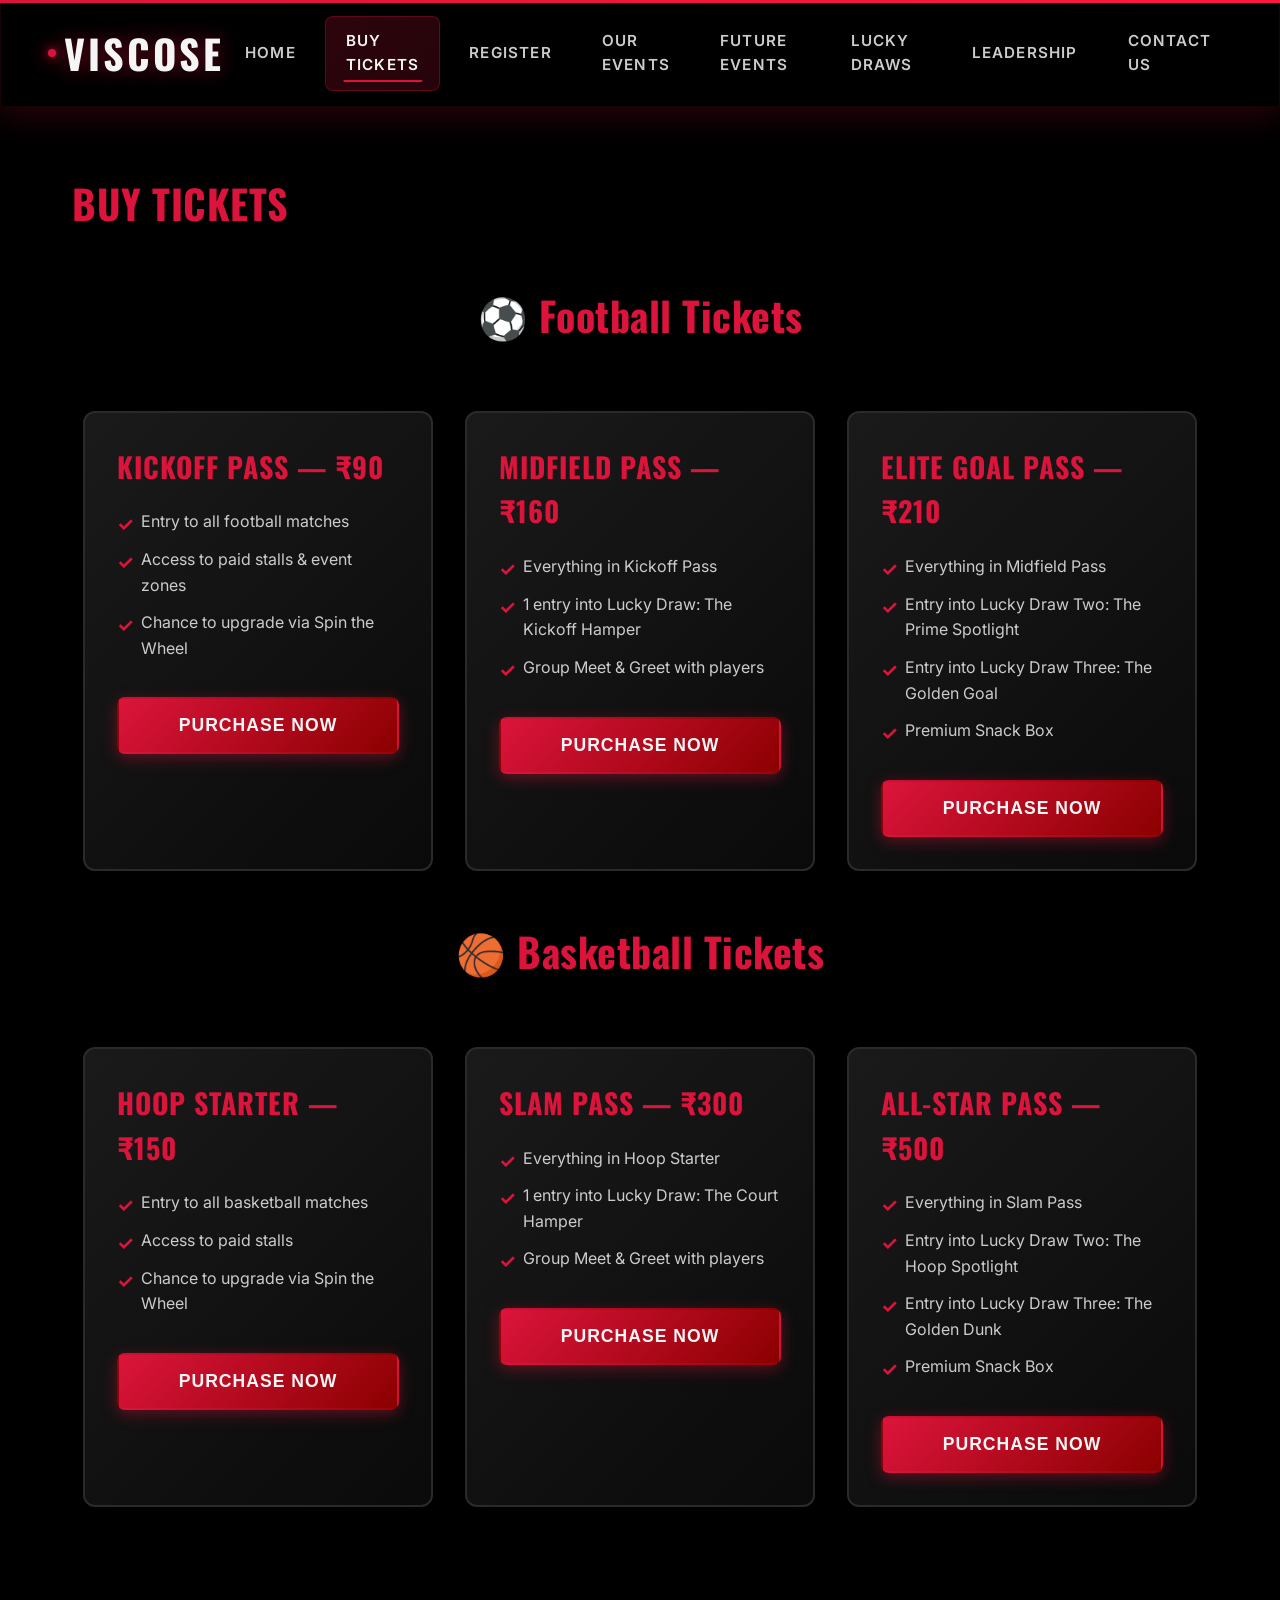
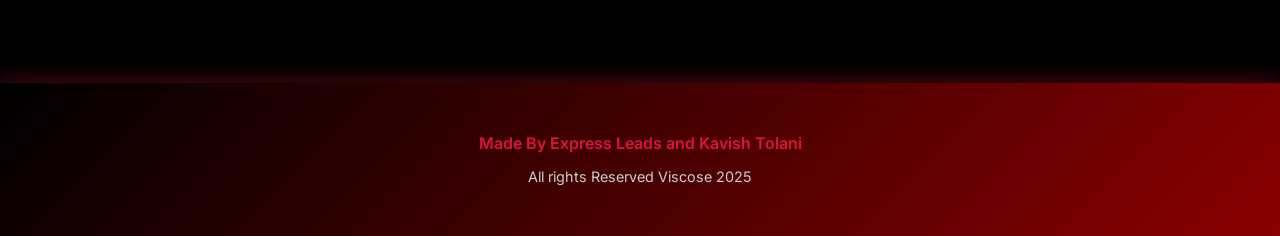
==== commit f546f89a: "Update buy.html" ====
--- a/buy.html
+++ b/buy.html
@@ -94,8 +94,8 @@
         </div>
     </section>
     <footer>
-        <p>Made By Kavish Tolani</p>
-        <p>All rights reserved Viscose 2025</p>
+        <p>Made By  Express Leads and Kavish Tolani</p>
+        <p>All rights Reserved Viscose 2025</p>
     </footer>
 </body>
-</html>+</html>
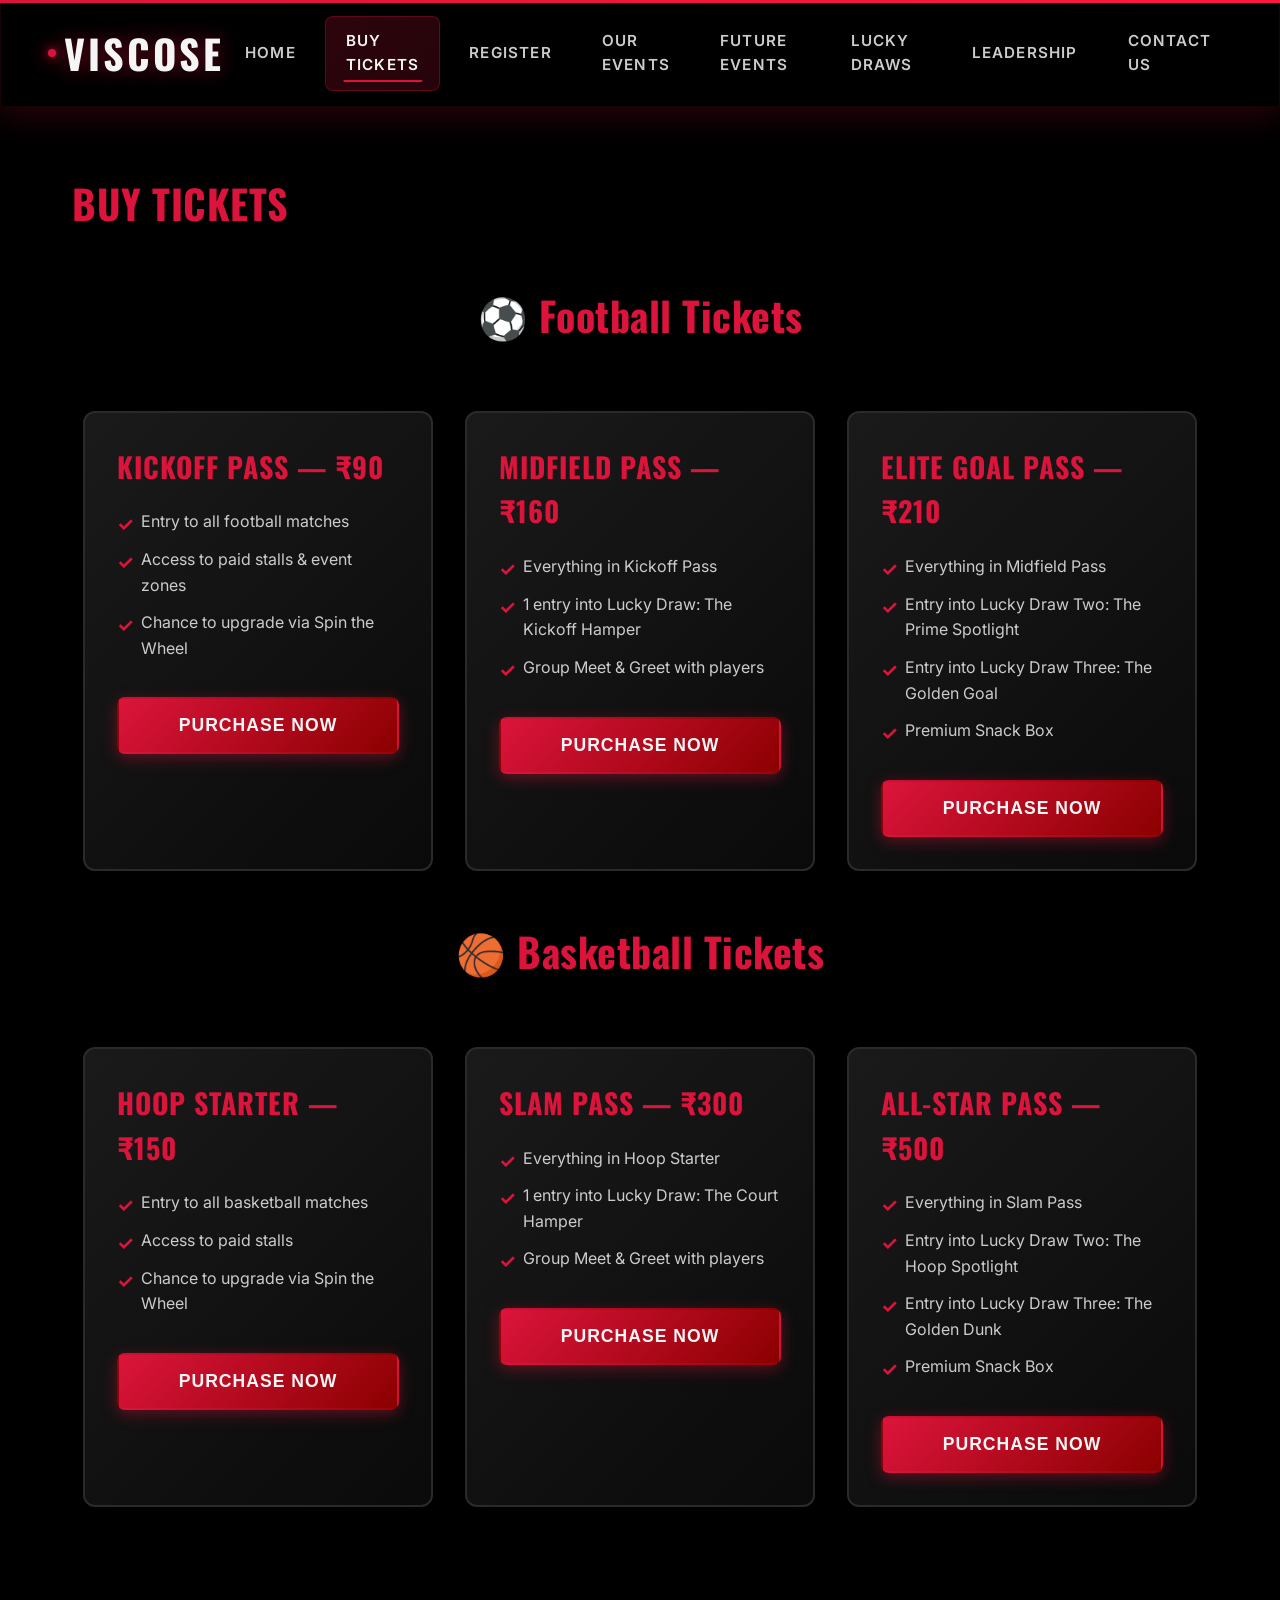
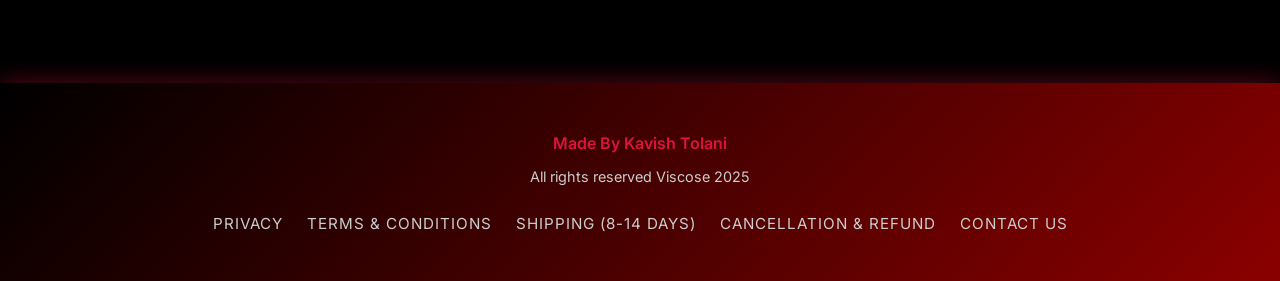
==== commit 4bcf1044: "Add files via upload" ====
--- a/buy.html
+++ b/buy.html
@@ -94,8 +94,17 @@
         </div>
     </section>
     <footer>
-        <p>Made By  Express Leads and Kavish Tolani</p>
-        <p>All rights Reserved Viscose 2025</p>
+        <div class="footer-meta">
+            <p>Made By Kavish Tolani</p>
+            <p>All rights reserved Viscose 2025</p>
+        </div>
+        <div class="footer-links">
+            <a href="privacy.html">Privacy</a>
+            <a href="terms-and-conditions.html">Terms &amp; Conditions</a>
+            <a href="shipping.html">Shipping (8-14 Days)</a>
+            <a href="cancellation-refund.html">Cancellation &amp; Refund</a>
+            <a href="contact-9clothing.html">Contact Us</a>
+        </div>
     </footer>
 </body>
-</html>
+</html>
--- a/styles.css
+++ b/styles.css
@@ -2317,6 +2317,151 @@
     color: var(--text-gray);
 }
 
+/* Policy Pages */
+.policy-hero {
+    padding: 5rem 0;
+    background: var(--dark-gray);
+    text-align: center;
+    position: relative;
+    overflow: hidden;
+}
+
+.policy-hero::before {
+    content: '';
+    position: absolute;
+    inset: 0;
+    background: radial-gradient(circle at center, rgba(220, 20, 60, 0.2) 0%, transparent 70%);
+    pointer-events: none;
+}
+
+.policy-hero .section-container {
+    position: relative;
+    z-index: 1;
+    max-width: 800px;
+}
+
+.policy-hero h1 {
+    margin-bottom: 1rem;
+}
+
+.policy-hero p {
+    font-size: 1.2rem;
+    color: var(--text-light);
+    margin-bottom: 0;
+}
+
+.policy-tag {
+    display: inline-block;
+    padding: 0.35rem 1rem;
+    margin-bottom: 1rem;
+    text-transform: uppercase;
+    letter-spacing: 1.5px;
+    font-weight: 700;
+    border-radius: 999px;
+    background: rgba(220, 20, 60, 0.15);
+    border: 1px solid rgba(220, 20, 60, 0.4);
+    color: var(--primary-red);
+    font-size: 0.9rem;
+}
+
+.policy-details {
+    padding: 4rem 0;
+    background: var(--black);
+}
+
+.policy-grid {
+    display: grid;
+    grid-template-columns: repeat(auto-fit, minmax(260px, 1fr));
+    gap: 2rem;
+    margin-top: 2rem;
+}
+
+.policy-card {
+    background: linear-gradient(135deg, var(--medium-gray) 0%, var(--dark-gray) 100%);
+    border-radius: 12px;
+    border: 2px solid var(--light-gray);
+    padding: 2rem;
+    position: relative;
+    overflow: hidden;
+    transition: var(--transition);
+}
+
+.policy-card::before {
+    content: '';
+    position: absolute;
+    top: 0;
+    left: 0;
+    right: 0;
+    height: 4px;
+    background: linear-gradient(90deg, var(--primary-red), var(--bright-red));
+    transform: scaleX(0);
+    transition: var(--transition);
+}
+
+.policy-card:hover::before {
+    transform: scaleX(1);
+}
+
+.policy-card:hover {
+    transform: translateY(-5px);
+    border-color: var(--primary-red);
+    box-shadow: 0 15px 35px rgba(220, 20, 60, 0.3);
+}
+
+.policy-card h3 {
+    color: var(--primary-red);
+    margin-bottom: 1rem;
+    text-transform: uppercase;
+    letter-spacing: 1px;
+}
+
+.policy-list {
+    list-style: none;
+    margin: 1rem 0 0 0;
+    padding: 0;
+}
+
+.policy-list li {
+    position: relative;
+    padding-left: 1.75rem;
+    margin-bottom: 0.75rem;
+    color: var(--text-gray);
+}
+
+.policy-list li::before {
+    content: '•';
+    position: absolute;
+    left: 0;
+    color: var(--primary-red);
+    font-weight: 700;
+}
+
+.policy-note {
+    margin-top: 2rem;
+    padding: 1.5rem;
+    border-radius: 12px;
+    border: 2px dashed rgba(220, 20, 60, 0.5);
+    background: rgba(220, 20, 60, 0.1);
+    color: var(--text-light);
+}
+
+.policy-contact-info {
+    display: flex;
+    flex-direction: column;
+    gap: 1rem;
+    margin-top: 2rem;
+}
+
+.policy-contact-info a {
+    color: var(--primary-red);
+    font-weight: 700;
+    text-decoration: none;
+}
+
+.policy-contact-info a:hover {
+    color: var(--text-light);
+}
+
 #unlock-section {
     margin-top: 3rem;
     padding: 2rem;
@@ -3143,6 +3288,31 @@
     color: var(--text-gray);
 }
 
+.footer-meta {
+    margin-bottom: 1.5rem;
+}
+
+.footer-links {
+    display: flex;
+    flex-wrap: wrap;
+    justify-content: center;
+    gap: 0.75rem 1.5rem;
+}
+
+.footer-links a {
+    color: var(--text-gray);
+    font-size: 0.95rem;
+    text-transform: uppercase;
+    letter-spacing: 1px;
+    border-bottom: 1px solid transparent;
+    padding-bottom: 0.25rem;
+}
+
+.footer-links a:hover {
+    color: var(--text-light);
+    border-color: var(--primary-red);
+}
+
 /* Animations */
 @keyframes fadeInDown {
     from {
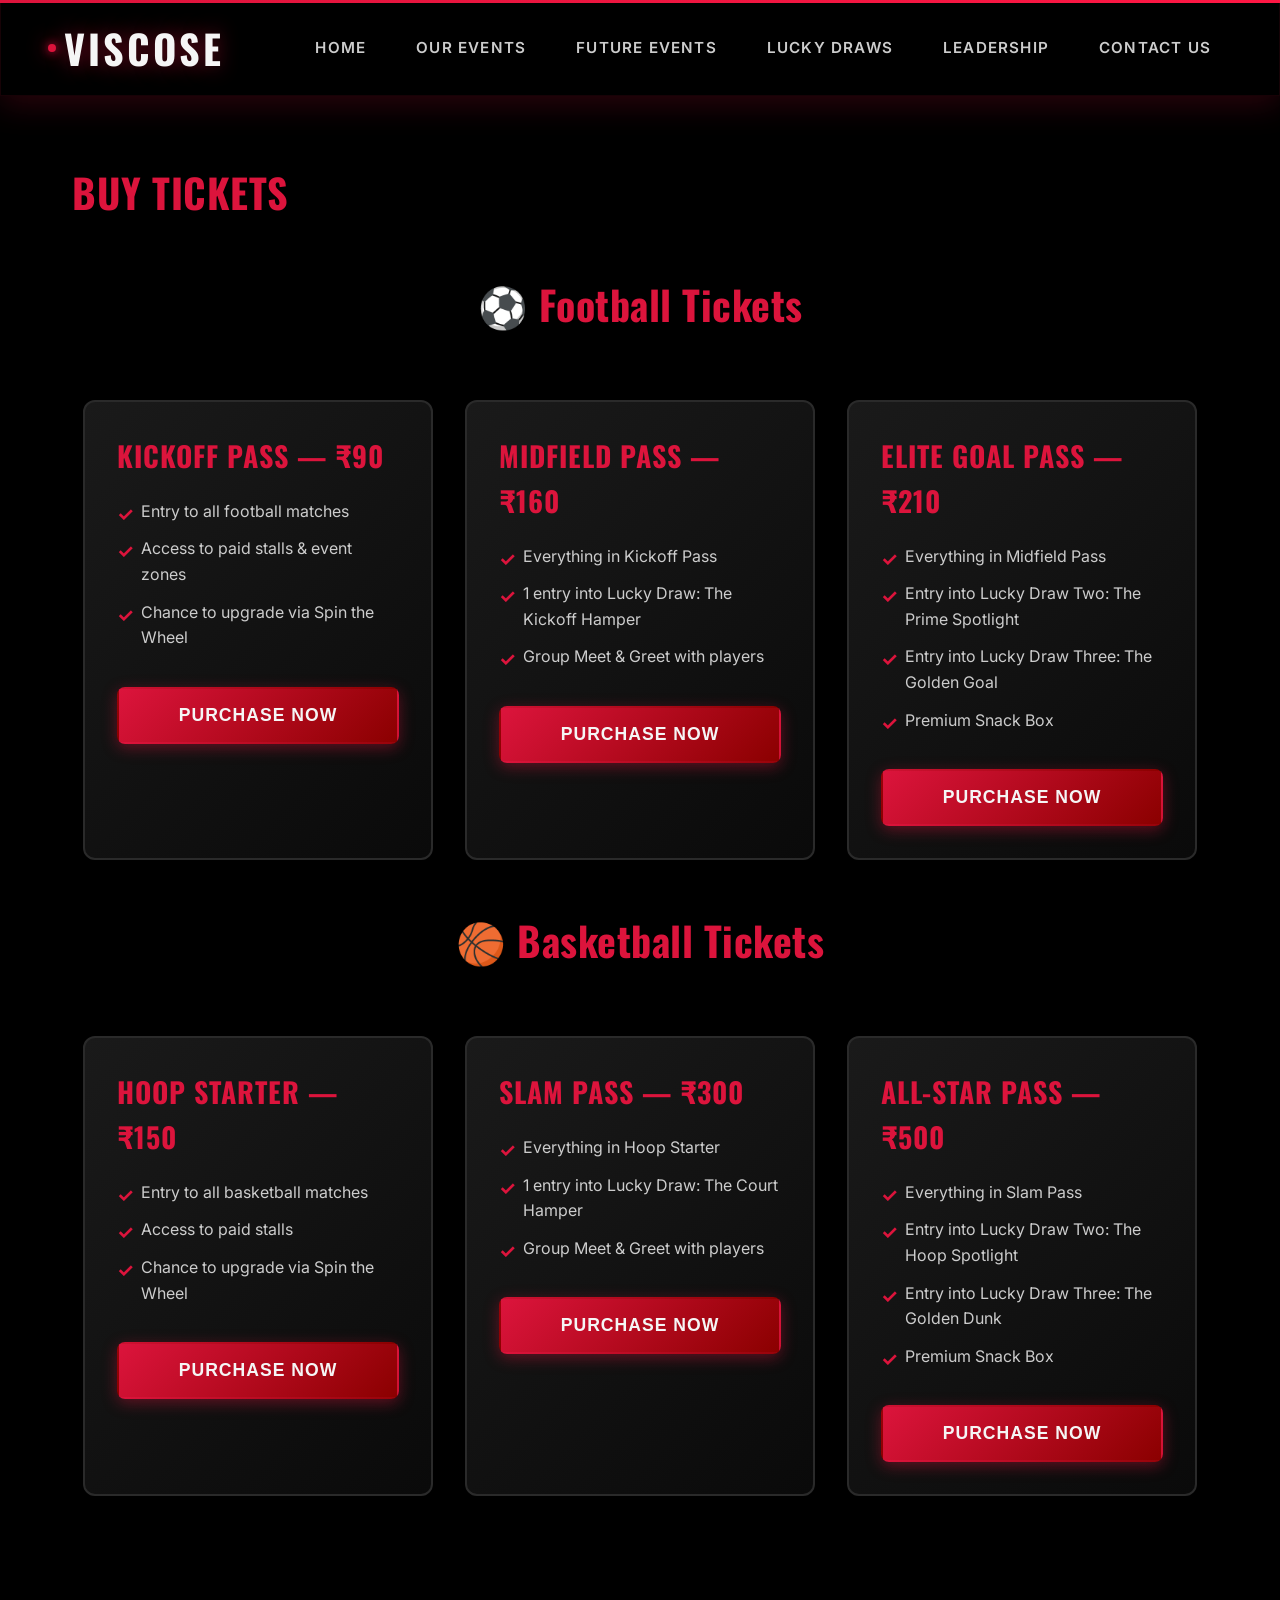
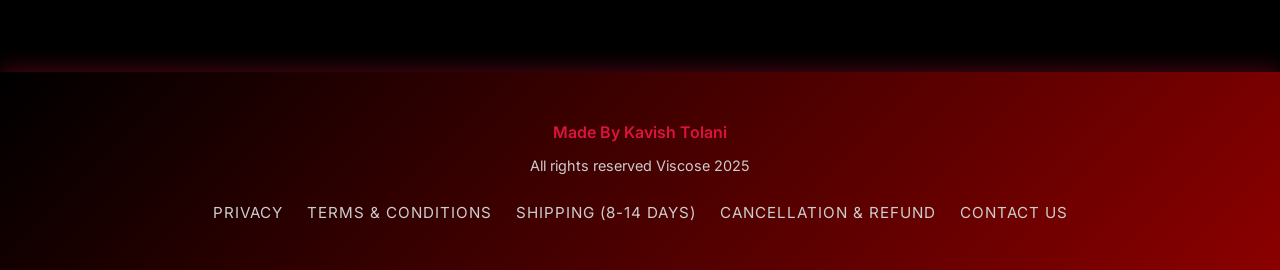
==== commit fdda9957: "Add files via upload" ====
--- a/buy.html
+++ b/buy.html
@@ -18,8 +18,6 @@
         <nav>
             <ul>
                 <li><a href="home.html">Home</a></li>
-                <li><a href="buy.html">Buy Tickets</a></li>
-                <li><a href="register.html">Register</a></li>
                 <li><a href="our-events.html">Our Events</a></li>
                 <li><a href="events.html">Future Events</a></li>
                 <li><a href="lucky-draws.html">Lucky Draws</a></li>
